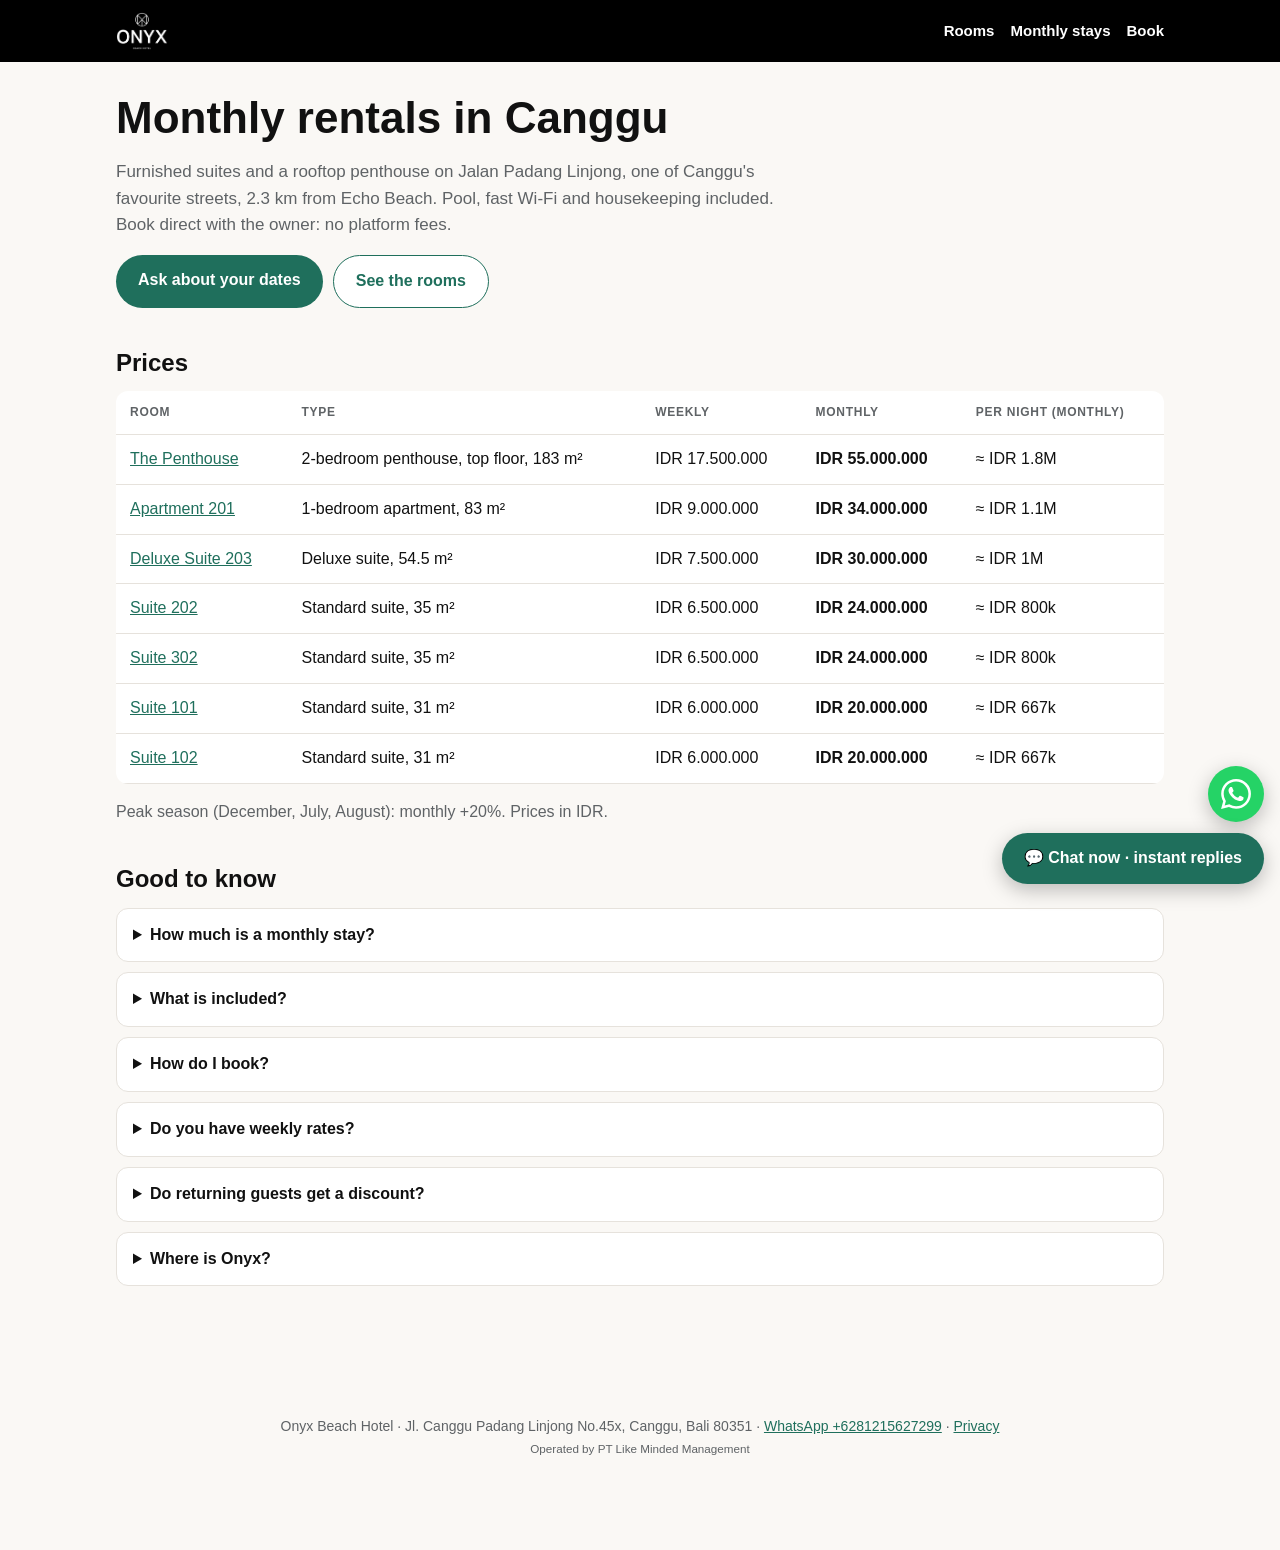
==== long-stays/index.html @ 3575f67a "Green WhatsApp button next to Book now; floating WhatsApp icon above Chat on every page Co-Authored-" ====
<!doctype html>
<html lang="en"><head>
<meta charset="utf-8"><meta name="viewport" content="width=device-width, initial-scale=1">
<title>Monthly Rentals in Canggu, Bali | Onyx Beach Hotel</title>
<meta name="description" content="Furnished suites and a rooftop penthouse for monthly and weekly rent in Padang Linjong, Canggu. Pool, Wi-Fi, housekeeping included. Monthly from IDR 20.000.000. Book direct.">
<meta property="og:title" content="Monthly Rentals in Canggu, Bali | Onyx Beach Hotel"><meta property="og:description" content="Furnished suites and a rooftop penthouse for monthly and weekly rent in Padang Linjong, Canggu. Pool, Wi-Fi, housekeeping included. Monthly from IDR 20.000.000. Book direct.">
<meta property="og:image" content="https://onyxbeachhotel.com/img/rooftop.jpg"><meta property="og:url" content="https://onyxbeachhotel.com/long-stays/"><meta property="og:type" content="website">
<link rel="canonical" href="https://onyxbeachhotel.com/long-stays/">
<link rel="icon" type="image/png" href="/img/favicon-64.png"><link rel="apple-touch-icon" href="/img/apple-touch-icon.png">
<meta name="theme-color" content="#000000">
<link rel="stylesheet" href="/css/site.css">
<script type="application/ld+json">[{"@context": "https://schema.org", "@type": "FAQPage", "mainEntity": [{"@type": "Question", "name": "How much is a monthly stay?", "acceptedAnswer": {"@type": "Answer", "text": "From IDR 20.000.000 a month for a standard suite, up to IDR 55.000.000 for the two-bedroom Penthouse with a private rooftop jacuzzi. In December, July and August monthly stays are +20%."}}, {"@type": "Question", "name": "What is included?", "acceptedAnswer": {"@type": "Answer", "text": "Furnished suite, Wi-Fi, pool access and housekeeping. Ask us about electricity for monthly stays."}}, {"@type": "Question", "name": "How do I book?", "acceptedAnswer": {"@type": "Answer", "text": "Message us on WhatsApp with your dates. We confirm availability and hold the room with a 30% deposit by bank transfer or card link."}}, {"@type": "Question", "name": "Do you have weekly rates?", "acceptedAnswer": {"@type": "Answer", "text": "Yes: about 10% less than booking 7 single nights. Prices for every room are in the table above."}}, {"@type": "Question", "name": "Do returning guests get a discount?", "acceptedAnswer": {"@type": "Answer", "text": "Yes, returning guests get 10% off when they book direct with us."}}, {"@type": "Question", "name": "Where is Onyx?", "acceptedAnswer": {"@type": "Answer", "text": "On Jalan Padang Linjong in Canggu, 2.3 km (about 6 minutes) from Echo Beach, Batu Bolong and Canggu Beach, with cafés, restaurants, yoga and spas on the street."}}]}]</script>
</head><body>
<header class="top"><div class="in"><a href="/"><img src="/img/onyx-logo-white.png" alt="Onyx Beach Hotel"></a>
<nav><a href="/#units">Rooms</a><a href="/long-stays/">Monthly stays</a><a href="/#book">Book</a></nav></div></header>
<main>
<h1>Monthly rentals in Canggu</h1>
<p class="lead">Furnished suites and a rooftop penthouse on Jalan Padang Linjong, one of Canggu's favourite streets, 2.3 km from Echo Beach. Pool, fast Wi-Fi and housekeeping included. Book direct with the owner: no platform fees.</p>
<div class="btns"><a class="btn" href="https://wa.me/6281215627299?text=Hi%20Onyx%2C%20I%27m%20looking%20for%20a%20monthly%20stay.%20My%20dates%20are%3A%20">Ask about your dates</a><a class="btn alt" href="/#units">See the rooms</a></div>
<h2>Prices</h2>
<div class="tw"><table><tr><th>Room</th><th>Type</th><th>Weekly</th><th>Monthly</th><th>Per night (monthly)</th></tr><tr><td><a href="/rooms/401/">The Penthouse</a></td><td>2-bedroom penthouse, top floor, 183 m²</td><td>IDR 17.500.000</td><td><b>IDR 55.000.000</b></td><td>≈ IDR 1.8M</td></tr><tr><td><a href="/rooms/201/">Apartment 201</a></td><td>1-bedroom apartment, 83 m²</td><td>IDR 9.000.000</td><td><b>IDR 34.000.000</b></td><td>≈ IDR 1.1M</td></tr><tr><td><a href="/rooms/203/">Deluxe Suite 203</a></td><td>Deluxe suite, 54.5 m²</td><td>IDR 7.500.000</td><td><b>IDR 30.000.000</b></td><td>≈ IDR 1M</td></tr><tr><td><a href="/rooms/202/">Suite 202</a></td><td>Standard suite, 35 m²</td><td>IDR 6.500.000</td><td><b>IDR 24.000.000</b></td><td>≈ IDR 800k</td></tr><tr><td><a href="/rooms/302/">Suite 302</a></td><td>Standard suite, 35 m²</td><td>IDR 6.500.000</td><td><b>IDR 24.000.000</b></td><td>≈ IDR 800k</td></tr><tr><td><a href="/rooms/101/">Suite 101</a></td><td>Standard suite, 31 m²</td><td>IDR 6.000.000</td><td><b>IDR 20.000.000</b></td><td>≈ IDR 667k</td></tr><tr><td><a href="/rooms/102/">Suite 102</a></td><td>Standard suite, 31 m²</td><td>IDR 6.000.000</td><td><b>IDR 20.000.000</b></td><td>≈ IDR 667k</td></tr></table></div>
<p class="meta">Peak season (December, July, August): monthly +20%. Prices in IDR.</p>
<h2>Good to know</h2>
<details><summary>How much is a monthly stay?</summary><p>From IDR 20.000.000 a month for a standard suite, up to IDR 55.000.000 for the two-bedroom Penthouse with a private rooftop jacuzzi. In December, July and August monthly stays are +20%.</p></details><details><summary>What is included?</summary><p>Furnished suite, Wi-Fi, pool access and housekeeping. Ask us about electricity for monthly stays.</p></details><details><summary>How do I book?</summary><p>Message us on WhatsApp with your dates. We confirm availability and hold the room with a 30% deposit by bank transfer or card link.</p></details><details><summary>Do you have weekly rates?</summary><p>Yes: about 10% less than booking 7 single nights. Prices for every room are in the table above.</p></details><details><summary>Do returning guests get a discount?</summary><p>Yes, returning guests get 10% off when they book direct with us.</p></details><details><summary>Where is Onyx?</summary><p>On Jalan Padang Linjong in Canggu, 2.3 km (about 6 minutes) from Echo Beach, Batu Bolong and Canggu Beach, with cafés, restaurants, yoga and spas on the street.</p></details>
</main><footer>Onyx Beach Hotel · Jl. Canggu Padang Linjong No.45x, Canggu, Bali 80351 · <a href="https://wa.me/6281215627299?text=Hi%20Onyx">WhatsApp +6281215627299</a> · <a href="/privacy/">Privacy</a><br><small>Operated by PT Like Minded Management</small></footer>
<a class="wafab" href="https://wa.me/6281215627299?text=Hi%20Onyx" aria-label="WhatsApp us"><svg viewBox="0 0 24 24" width="22" height="22" aria-hidden="true" fill="currentColor"><path d="M17.472 14.382c-.297-.149-1.758-.867-2.03-.967-.273-.099-.471-.148-.67.15-.197.297-.767.966-.94 1.164-.173.199-.347.223-.644.075-.297-.15-1.255-.463-2.39-1.475-.883-.788-1.48-1.761-1.653-2.059-.173-.297-.018-.458.13-.606.134-.133.298-.347.446-.52.149-.174.198-.298.298-.497.099-.198.05-.371-.025-.52-.075-.149-.669-1.612-.916-2.207-.242-.579-.487-.5-.669-.51-.173-.008-.371-.01-.57-.01-.198 0-.52.074-.792.372-.272.297-1.04 1.016-1.04 2.479 0 1.462 1.065 2.875 1.213 3.074.149.198 2.096 3.2 5.077 4.487.709.306 1.262.489 1.694.625.712.227 1.36.195 1.871.118.571-.085 1.758-.719 2.006-1.413.248-.694.248-1.289.173-1.413-.074-.124-.272-.198-.57-.347m-5.421 7.403h-.004a9.87 9.87 0 01-5.031-1.378l-.361-.214-3.741.982.998-3.648-.235-.374a9.86 9.86 0 01-1.51-5.26c.001-5.45 4.436-9.884 9.888-9.884 2.64 0 5.122 1.03 6.988 2.898a9.825 9.825 0 012.893 6.994c-.003 5.45-4.437 9.884-9.885 9.884m8.413-18.297A11.815 11.815 0 0012.05 0C5.495 0 .16 5.335.157 11.892c0 2.096.547 4.142 1.588 5.945L.057 24l6.305-1.654a11.882 11.882 0 005.683 1.448h.005c6.554 0 11.89-5.335 11.893-11.893a11.821 11.821 0 00-3.48-8.413z"/></svg></a>
<a class="btn float" href="https://onyx-whatsapp.onyxbeachhotel.workers.dev/book?chat=1" aria-label="Chat with us: instant replies, 24/7">💬 Chat<span class="fl-x"> now · instant replies</span></a>
</body></html>
---- css/site.css ----
:root{--ink:#111;--muted:#5f6366;--line:#e6e2dc;--bg:#faf8f5;--card:#fff;--accent:#1f6f5c;--accent-ink:#fff}
*{box-sizing:border-box}body{margin:0;font-family:-apple-system,BlinkMacSystemFont,"Segoe UI",Roboto,sans-serif;color:var(--ink);background:var(--bg);line-height:1.55}
a{color:var(--accent)}img{display:block;max-width:100%}
.top{background:#000;color:#fff}.top .in{max-width:1080px;margin:0 auto;padding:12px 16px;display:flex;align-items:center;gap:16px;flex-wrap:wrap}
.top img{height:38px;width:auto}.top nav{display:flex;gap:16px;flex-wrap:wrap;margin-left:auto}.top nav a{color:#fff;text-decoration:none;font-weight:600;font-size:15px}
main{max-width:1080px;margin:0 auto;padding:24px 16px 80px}
h1{font-size:clamp(28px,5vw,44px);line-height:1.1;margin:8px 0 6px;text-wrap:balance}
h2{font-size:24px;margin:36px 0 10px}
.lead{color:var(--muted);font-size:17px;max-width:680px}
.meta{color:var(--muted)}
.gal{display:grid;grid-template-columns:2fr 1fr 1fr;grid-auto-rows:200px;gap:8px;margin:18px 0}
.gal img{width:100%;height:100%;object-fit:cover;border-radius:12px}
.gal img:first-child{grid-row:span 2}
.prices{display:grid;grid-template-columns:repeat(3,minmax(0,1fr));gap:12px;margin:18px 0}
.prices div{background:var(--card);border:1px solid var(--line);border-radius:12px;padding:12px 14px}
.lbl{display:block;font-size:12px;text-transform:uppercase;letter-spacing:.08em;color:var(--muted)}
.amt{display:block;font-weight:700;font-size:clamp(16px,3.6vw,20px)}.sub{display:block;font-size:13px;color:var(--muted)}
.btns{display:flex;gap:10px;flex-wrap:wrap;margin:16px 0}
.btn{display:inline-block;background:var(--accent);color:var(--accent-ink);text-decoration:none;padding:13px 22px;border-radius:999px;font-weight:700}
.btn.alt{background:#fff;color:var(--accent);border:1px solid var(--accent)}
ul.feats{padding-left:20px}
table{border-collapse:collapse;width:100%;background:var(--card);border-radius:12px;overflow:hidden}
.tw{overflow-x:auto}th,td{padding:12px 14px;border-bottom:1px solid var(--line);text-align:left;white-space:nowrap;font-variant-numeric:tabular-nums}
th{font-size:12px;text-transform:uppercase;letter-spacing:.06em;color:var(--muted)}
details{background:var(--card);border:1px solid var(--line);border-radius:12px;padding:14px 16px;margin-bottom:10px}summary{font-weight:600;cursor:pointer}
.others{display:grid;grid-template-columns:repeat(auto-fill,minmax(200px,1fr));gap:12px}
.others a{display:block;background:var(--card);border:1px solid var(--line);border-radius:12px;overflow:hidden;text-decoration:none;color:var(--ink)}
.others img{width:100%;aspect-ratio:4/3;object-fit:cover}.others span{display:block;padding:10px 12px;font-weight:600}.others small{display:block;padding:0 12px 12px;color:var(--muted)}
footer{text-align:center;color:var(--muted);padding:40px 16px 90px;font-size:14px}
.wafab{position:fixed;right:16px;bottom:calc(78px + env(safe-area-inset-bottom));z-index:9;width:56px;height:56px;border-radius:50%;background:#25D366;color:#fff;display:flex;align-items:center;justify-content:center;box-shadow:0 6px 20px rgba(0,0,0,.25);transition:opacity .2s}.wafab svg{width:30px;height:30px}@media (max-width:640px){.wafab{width:52px;height:52px;bottom:calc(72px + env(safe-area-inset-bottom))}}
.float{position:fixed;right:16px;bottom:calc(16px + env(safe-area-inset-bottom));z-index:9;box-shadow:0 6px 20px rgba(0,0,0,.25)}@media (max-width:640px){.float{padding:10px 16px;font-size:15px}.float .fl-x{display:none}}
@media (max-width:760px){
.gal{display:grid;grid-template-columns:none;grid-auto-flow:column;grid-auto-columns:88%;grid-auto-rows:240px;overflow-x:auto;scroll-snap-type:x mandatory;margin:14px -16px;padding:0 16px;scroll-padding:0 16px;scrollbar-width:none}
.gal::-webkit-scrollbar{display:none}.gal img{scroll-snap-align:start}.gal img:first-child{grid-row:auto}
.prices{grid-template-columns:1fr;gap:6px}.prices div{display:grid;grid-template-columns:78px 1fr;column-gap:10px;align-items:baseline;padding:9px 12px}.prices .lbl{grid-row:span 2}.amt{font-size:16px}.sub{font-size:12px}
.btns{flex-wrap:nowrap}.btns .btn{flex:1;text-align:center;padding:12px 8px}
.others{grid-auto-flow:column;grid-template-columns:none;grid-auto-columns:46%;overflow-x:auto;scrollbar-width:none;margin:0 -16px;padding:0 16px}.others::-webkit-scrollbar{display:none}
ul.feats{columns:2;column-gap:18px;font-size:15px}}
.swipe{display:none;color:var(--muted);font-size:13px;margin:-6px 0 0}@media (max-width:760px){.swipe{display:block}}
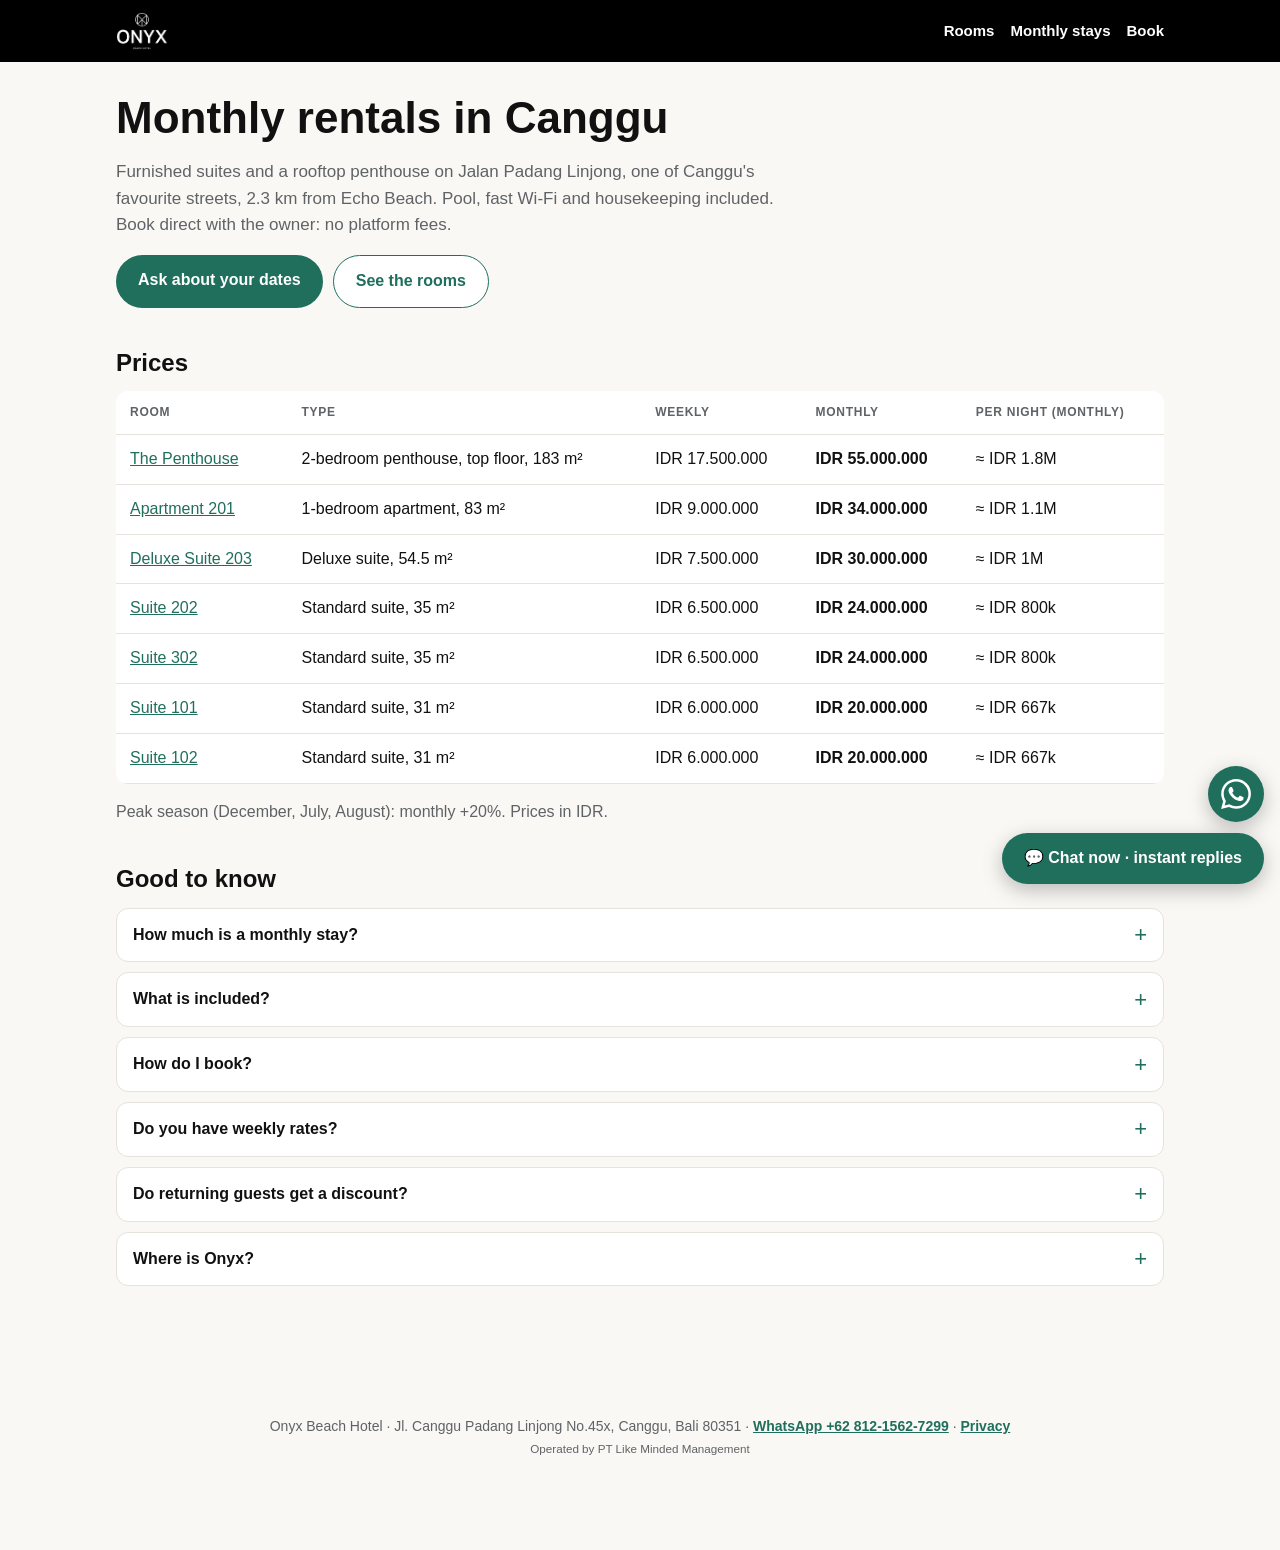
==== commit 9f9dba13: "Centered hero (logo, Canggu · Bali, headline, buttons); rooms in two columns on iPad/desktop; FAQ wi" ====
--- a/long-stays/index.html
+++ b/long-stays/index.html
@@ -22,7 +22,7 @@
 <p class="meta">Peak season (December, July, August): monthly +20%. Prices in IDR.</p>
 <h2>Good to know</h2>
 <details><summary>How much is a monthly stay?</summary><p>From IDR 20.000.000 a month for a standard suite, up to IDR 55.000.000 for the two-bedroom Penthouse with a private rooftop jacuzzi. In December, July and August monthly stays are +20%.</p></details><details><summary>What is included?</summary><p>Furnished suite, Wi-Fi, pool access and housekeeping. Ask us about electricity for monthly stays.</p></details><details><summary>How do I book?</summary><p>Message us on WhatsApp with your dates. We confirm availability and hold the room with a 30% deposit by bank transfer or card link.</p></details><details><summary>Do you have weekly rates?</summary><p>Yes: about 10% less than booking 7 single nights. Prices for every room are in the table above.</p></details><details><summary>Do returning guests get a discount?</summary><p>Yes, returning guests get 10% off when they book direct with us.</p></details><details><summary>Where is Onyx?</summary><p>On Jalan Padang Linjong in Canggu, 2.3 km (about 6 minutes) from Echo Beach, Batu Bolong and Canggu Beach, with cafés, restaurants, yoga and spas on the street.</p></details>
-</main><footer>Onyx Beach Hotel · Jl. Canggu Padang Linjong No.45x, Canggu, Bali 80351 · <a href="https://wa.me/6281215627299?text=Hi%20Onyx">WhatsApp +6281215627299</a> · <a href="/privacy/">Privacy</a><br><small>Operated by PT Like Minded Management</small></footer>
+</main><footer>Onyx Beach Hotel · Jl. Canggu Padang Linjong No.45x, Canggu, Bali 80351 · <a href="https://wa.me/6281215627299?text=Hi%20Onyx">WhatsApp +62 812-1562-7299</a> · <a href="/privacy/">Privacy</a><br><small>Operated by PT Like Minded Management</small></footer>
 <a class="wafab" href="https://wa.me/6281215627299?text=Hi%20Onyx" aria-label="WhatsApp us"><svg viewBox="0 0 24 24" width="22" height="22" aria-hidden="true" fill="currentColor"><path d="M17.472 14.382c-.297-.149-1.758-.867-2.03-.967-.273-.099-.471-.148-.67.15-.197.297-.767.966-.94 1.164-.173.199-.347.223-.644.075-.297-.15-1.255-.463-2.39-1.475-.883-.788-1.48-1.761-1.653-2.059-.173-.297-.018-.458.13-.606.134-.133.298-.347.446-.52.149-.174.198-.298.298-.497.099-.198.05-.371-.025-.52-.075-.149-.669-1.612-.916-2.207-.242-.579-.487-.5-.669-.51-.173-.008-.371-.01-.57-.01-.198 0-.52.074-.792.372-.272.297-1.04 1.016-1.04 2.479 0 1.462 1.065 2.875 1.213 3.074.149.198 2.096 3.2 5.077 4.487.709.306 1.262.489 1.694.625.712.227 1.36.195 1.871.118.571-.085 1.758-.719 2.006-1.413.248-.694.248-1.289.173-1.413-.074-.124-.272-.198-.57-.347m-5.421 7.403h-.004a9.87 9.87 0 01-5.031-1.378l-.361-.214-3.741.982.998-3.648-.235-.374a9.86 9.86 0 01-1.51-5.26c.001-5.45 4.436-9.884 9.888-9.884 2.64 0 5.122 1.03 6.988 2.898a9.825 9.825 0 012.893 6.994c-.003 5.45-4.437 9.884-9.885 9.884m8.413-18.297A11.815 11.815 0 0012.05 0C5.495 0 .16 5.335.157 11.892c0 2.096.547 4.142 1.588 5.945L.057 24l6.305-1.654a11.882 11.882 0 005.683 1.448h.005c6.554 0 11.89-5.335 11.893-11.893a11.821 11.821 0 00-3.48-8.413z"/></svg></a>
 <a class="btn float" href="https://onyx-whatsapp.onyxbeachhotel.workers.dev/book?chat=1" aria-label="Chat with us: instant replies, 24/7">💬 Chat<span class="fl-x"> now · instant replies</span></a>
 </body></html>
--- a/css/site.css
+++ b/css/site.css
@@ -23,12 +23,13 @@
 table{border-collapse:collapse;width:100%;background:var(--card);border-radius:12px;overflow:hidden}
 .tw{overflow-x:auto}th,td{padding:12px 14px;border-bottom:1px solid var(--line);text-align:left;white-space:nowrap;font-variant-numeric:tabular-nums}
 th{font-size:12px;text-transform:uppercase;letter-spacing:.06em;color:var(--muted)}
-details{background:var(--card);border:1px solid var(--line);border-radius:12px;padding:14px 16px;margin-bottom:10px}summary{font-weight:600;cursor:pointer}
+details{background:var(--card);border:1px solid var(--line);border-radius:12px;padding:14px 16px;margin-bottom:10px}summary{font-weight:600;cursor:pointer;list-style:none;display:flex;justify-content:space-between;align-items:center;gap:12px}summary::-webkit-details-marker{display:none}summary::after{content:"+";font-size:22px;font-weight:400;color:var(--accent);line-height:1}details[open] summary::after{content:"−"}
+footer a{color:var(--accent);font-weight:600}
 .others{display:grid;grid-template-columns:repeat(auto-fill,minmax(200px,1fr));gap:12px}
 .others a{display:block;background:var(--card);border:1px solid var(--line);border-radius:12px;overflow:hidden;text-decoration:none;color:var(--ink)}
 .others img{width:100%;aspect-ratio:4/3;object-fit:cover}.others span{display:block;padding:10px 12px;font-weight:600}.others small{display:block;padding:0 12px 12px;color:var(--muted)}
 footer{text-align:center;color:var(--muted);padding:40px 16px 90px;font-size:14px}
-.wafab{position:fixed;right:16px;bottom:calc(78px + env(safe-area-inset-bottom));z-index:9;width:56px;height:56px;border-radius:50%;background:#25D366;color:#fff;display:flex;align-items:center;justify-content:center;box-shadow:0 6px 20px rgba(0,0,0,.25);transition:opacity .2s}.wafab svg{width:30px;height:30px}@media (max-width:640px){.wafab{width:52px;height:52px;bottom:calc(72px + env(safe-area-inset-bottom))}}
+.wafab{position:fixed;right:16px;bottom:calc(78px + env(safe-area-inset-bottom));z-index:9;width:56px;height:56px;border-radius:50%;background:var(--accent);color:#fff;display:flex;align-items:center;justify-content:center;box-shadow:0 6px 20px rgba(0,0,0,.25);transition:opacity .2s}.wafab svg{width:30px;height:30px}@media (max-width:640px){.wafab{width:52px;height:52px;bottom:calc(72px + env(safe-area-inset-bottom))}}
 .float{position:fixed;right:16px;bottom:calc(16px + env(safe-area-inset-bottom));z-index:9;box-shadow:0 6px 20px rgba(0,0,0,.25)}@media (max-width:640px){.float{padding:10px 16px;font-size:15px}.float .fl-x{display:none}}
 @media (max-width:760px){
 .gal{display:grid;grid-template-columns:none;grid-auto-flow:column;grid-auto-columns:88%;grid-auto-rows:240px;overflow-x:auto;scroll-snap-type:x mandatory;margin:14px -16px;padding:0 16px;scroll-padding:0 16px;scrollbar-width:none}
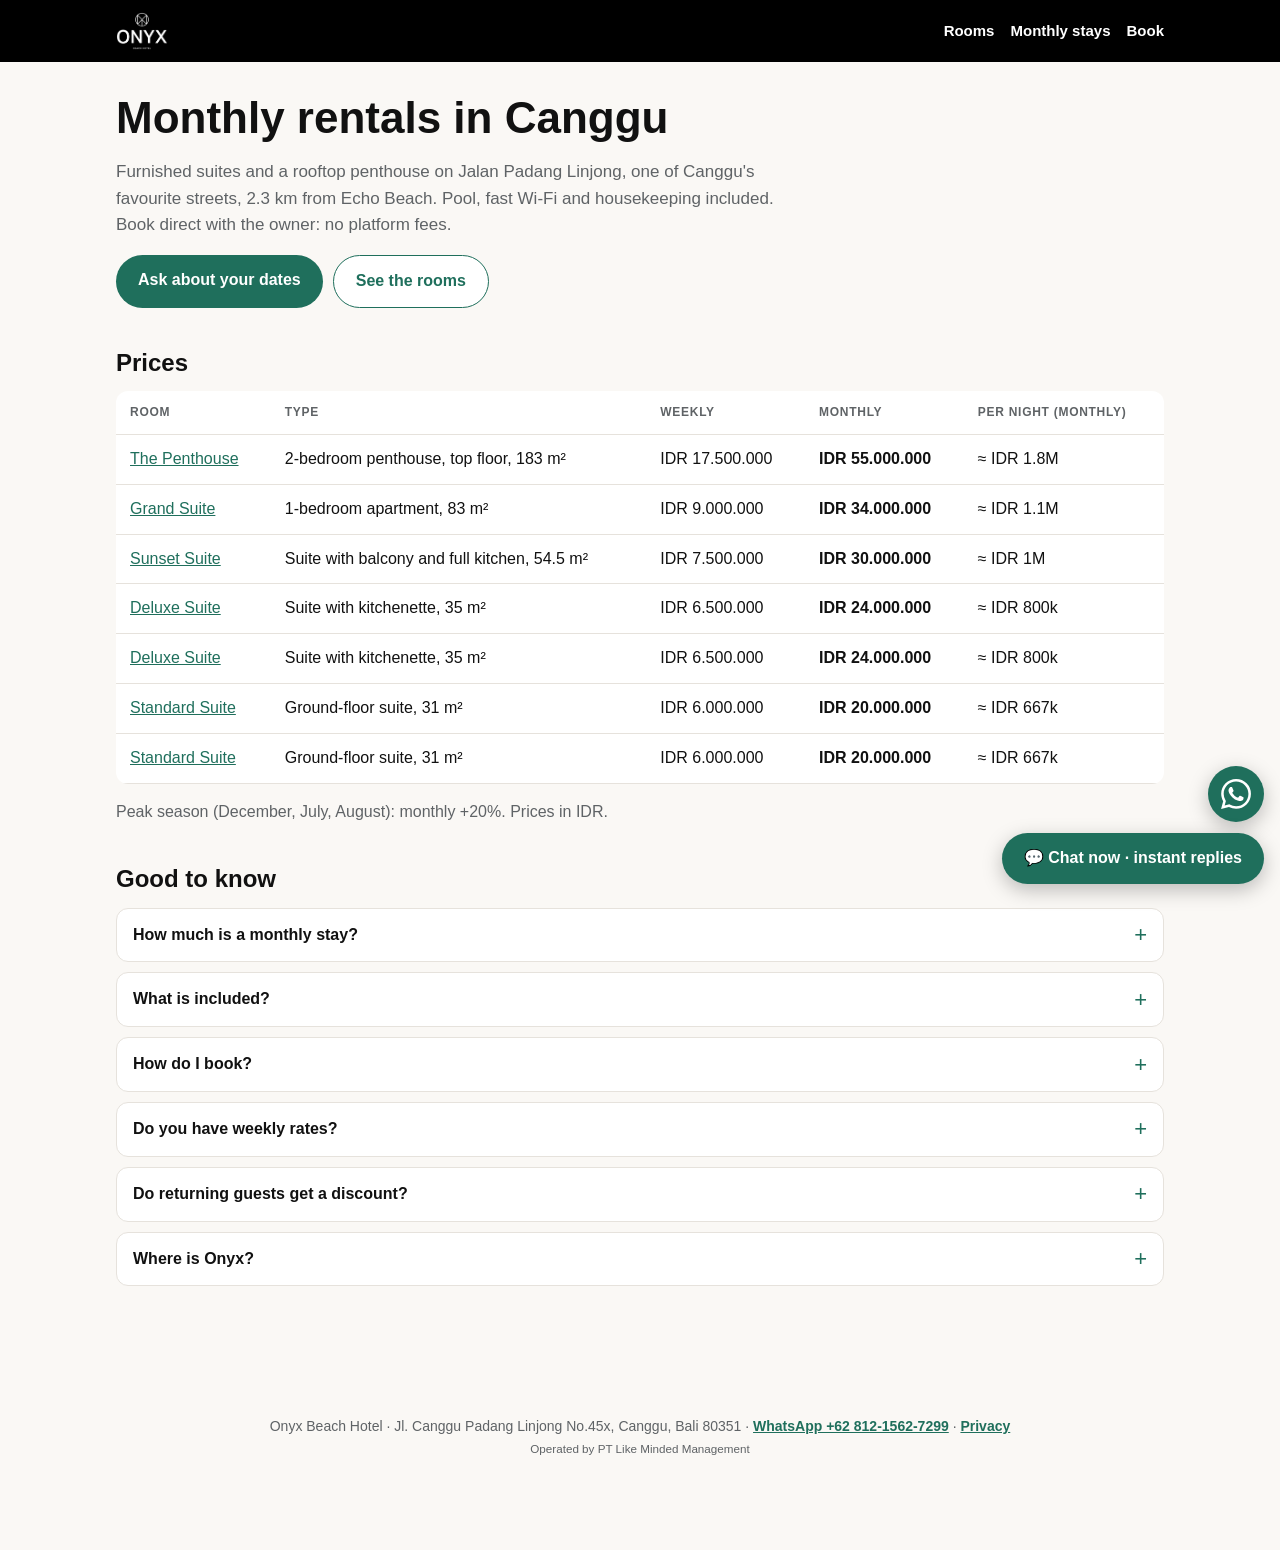
==== commit 694e2686: "Room names (Standard, Deluxe, Sunset, Grand Suite, The Penthouse), no unit numbers; new cover photos" ====
--- a/long-stays/index.html
+++ b/long-stays/index.html
@@ -18,7 +18,7 @@
 <p class="lead">Furnished suites and a rooftop penthouse on Jalan Padang Linjong, one of Canggu's favourite streets, 2.3 km from Echo Beach. Pool, fast Wi-Fi and housekeeping included. Book direct with the owner: no platform fees.</p>
 <div class="btns"><a class="btn" href="https://wa.me/6281215627299?text=Hi%20Onyx%2C%20I%27m%20looking%20for%20a%20monthly%20stay.%20My%20dates%20are%3A%20">Ask about your dates</a><a class="btn alt" href="/#units">See the rooms</a></div>
 <h2>Prices</h2>
-<div class="tw"><table><tr><th>Room</th><th>Type</th><th>Weekly</th><th>Monthly</th><th>Per night (monthly)</th></tr><tr><td><a href="/rooms/401/">The Penthouse</a></td><td>2-bedroom penthouse, top floor, 183 m²</td><td>IDR 17.500.000</td><td><b>IDR 55.000.000</b></td><td>≈ IDR 1.8M</td></tr><tr><td><a href="/rooms/201/">Apartment 201</a></td><td>1-bedroom apartment, 83 m²</td><td>IDR 9.000.000</td><td><b>IDR 34.000.000</b></td><td>≈ IDR 1.1M</td></tr><tr><td><a href="/rooms/203/">Deluxe Suite 203</a></td><td>Deluxe suite, 54.5 m²</td><td>IDR 7.500.000</td><td><b>IDR 30.000.000</b></td><td>≈ IDR 1M</td></tr><tr><td><a href="/rooms/202/">Suite 202</a></td><td>Standard suite, 35 m²</td><td>IDR 6.500.000</td><td><b>IDR 24.000.000</b></td><td>≈ IDR 800k</td></tr><tr><td><a href="/rooms/302/">Suite 302</a></td><td>Standard suite, 35 m²</td><td>IDR 6.500.000</td><td><b>IDR 24.000.000</b></td><td>≈ IDR 800k</td></tr><tr><td><a href="/rooms/101/">Suite 101</a></td><td>Standard suite, 31 m²</td><td>IDR 6.000.000</td><td><b>IDR 20.000.000</b></td><td>≈ IDR 667k</td></tr><tr><td><a href="/rooms/102/">Suite 102</a></td><td>Standard suite, 31 m²</td><td>IDR 6.000.000</td><td><b>IDR 20.000.000</b></td><td>≈ IDR 667k</td></tr></table></div>
+<div class="tw"><table><tr><th>Room</th><th>Type</th><th>Weekly</th><th>Monthly</th><th>Per night (monthly)</th></tr><tr><td><a href="/rooms/401/">The Penthouse</a></td><td>2-bedroom penthouse, top floor, 183 m²</td><td>IDR 17.500.000</td><td><b>IDR 55.000.000</b></td><td>≈ IDR 1.8M</td></tr><tr><td><a href="/rooms/201/">Grand Suite</a></td><td>1-bedroom apartment, 83 m²</td><td>IDR 9.000.000</td><td><b>IDR 34.000.000</b></td><td>≈ IDR 1.1M</td></tr><tr><td><a href="/rooms/203/">Sunset Suite</a></td><td>Suite with balcony and full kitchen, 54.5 m²</td><td>IDR 7.500.000</td><td><b>IDR 30.000.000</b></td><td>≈ IDR 1M</td></tr><tr><td><a href="/rooms/202/">Deluxe Suite</a></td><td>Suite with kitchenette, 35 m²</td><td>IDR 6.500.000</td><td><b>IDR 24.000.000</b></td><td>≈ IDR 800k</td></tr><tr><td><a href="/rooms/302/">Deluxe Suite</a></td><td>Suite with kitchenette, 35 m²</td><td>IDR 6.500.000</td><td><b>IDR 24.000.000</b></td><td>≈ IDR 800k</td></tr><tr><td><a href="/rooms/101/">Standard Suite</a></td><td>Ground-floor suite, 31 m²</td><td>IDR 6.000.000</td><td><b>IDR 20.000.000</b></td><td>≈ IDR 667k</td></tr><tr><td><a href="/rooms/102/">Standard Suite</a></td><td>Ground-floor suite, 31 m²</td><td>IDR 6.000.000</td><td><b>IDR 20.000.000</b></td><td>≈ IDR 667k</td></tr></table></div>
 <p class="meta">Peak season (December, July, August): monthly +20%. Prices in IDR.</p>
 <h2>Good to know</h2>
 <details><summary>How much is a monthly stay?</summary><p>From IDR 20.000.000 a month for a standard suite, up to IDR 55.000.000 for the two-bedroom Penthouse with a private rooftop jacuzzi. In December, July and August monthly stays are +20%.</p></details><details><summary>What is included?</summary><p>Furnished suite, Wi-Fi, pool access and housekeeping. Ask us about electricity for monthly stays.</p></details><details><summary>How do I book?</summary><p>Message us on WhatsApp with your dates. We confirm availability and hold the room with a 30% deposit by bank transfer or card link.</p></details><details><summary>Do you have weekly rates?</summary><p>Yes: about 10% less than booking 7 single nights. Prices for every room are in the table above.</p></details><details><summary>Do returning guests get a discount?</summary><p>Yes, returning guests get 10% off when they book direct with us.</p></details><details><summary>Where is Onyx?</summary><p>On Jalan Padang Linjong in Canggu, 2.3 km (about 6 minutes) from Echo Beach, Batu Bolong and Canggu Beach, with cafés, restaurants, yoga and spas on the street.</p></details>
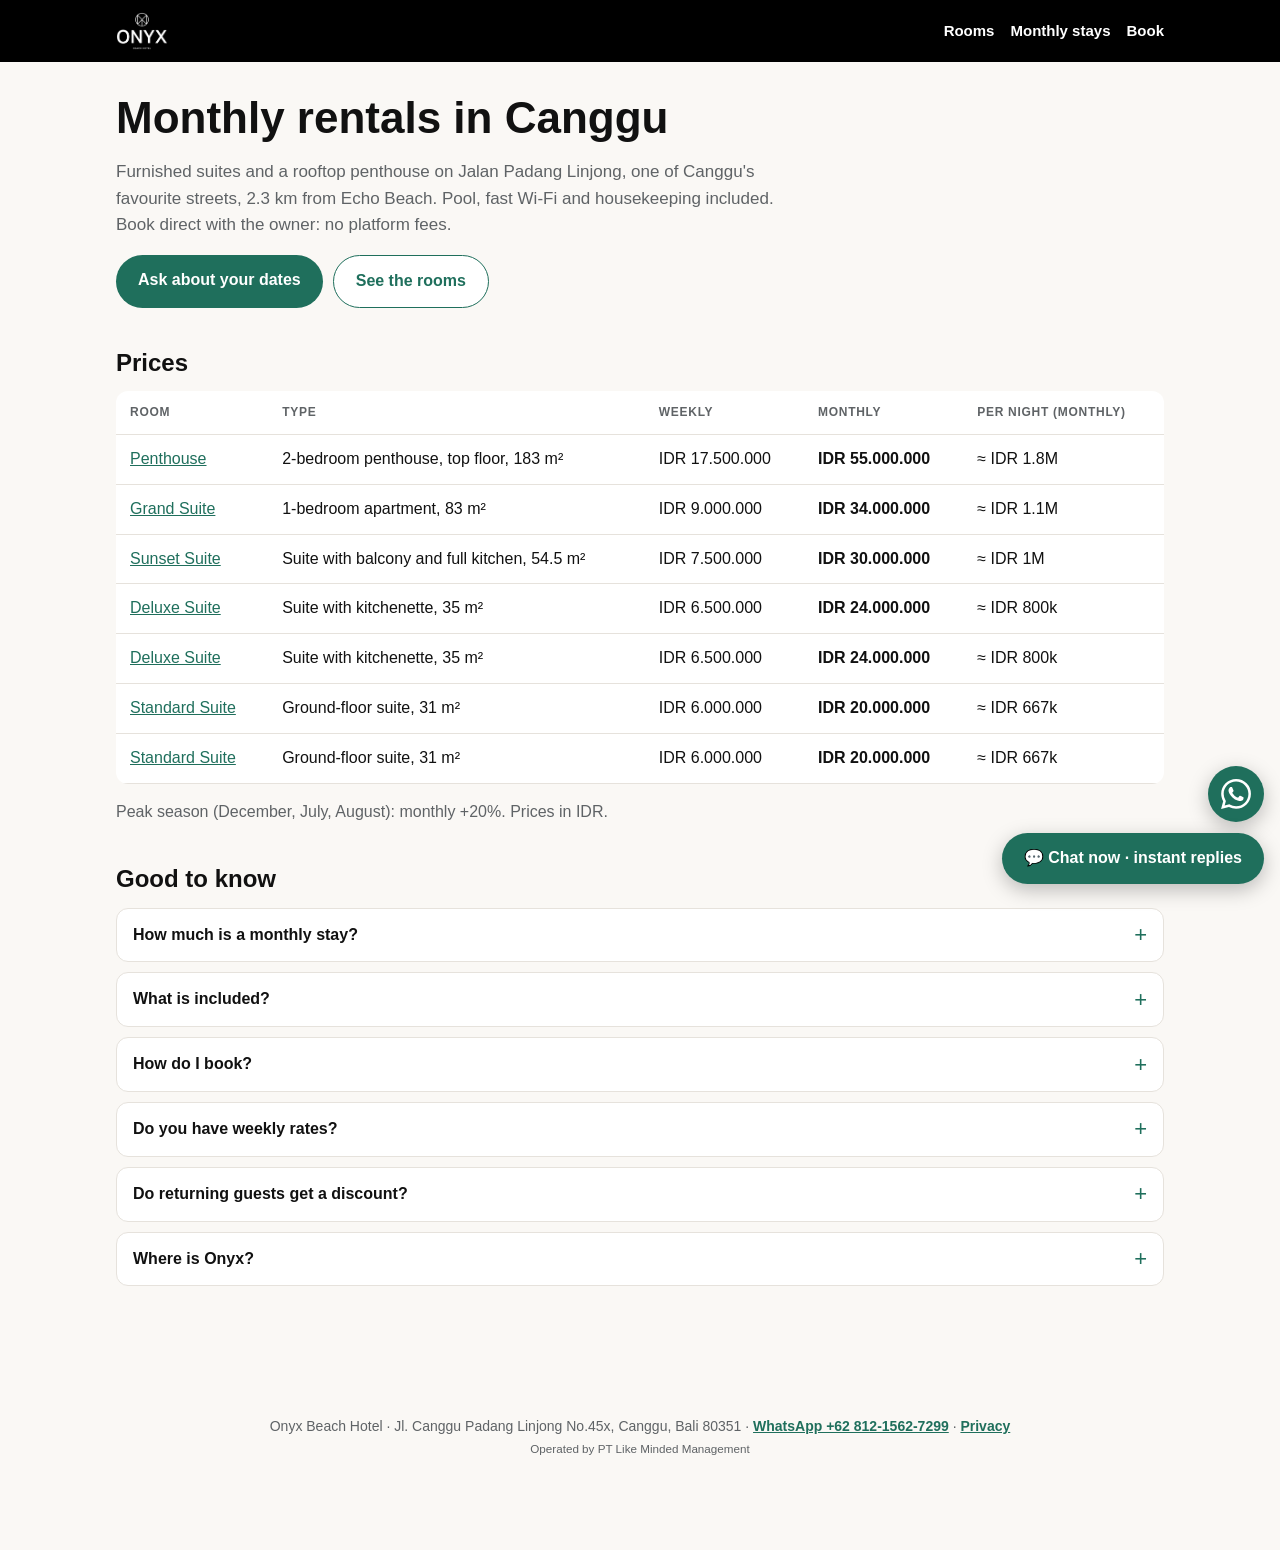
==== commit e7cbac2f: "Fixed cover photo per room, all different; Penthouse name Co-Authored-By: Claude Opus 5.5 <noreply@a" ====
--- a/long-stays/index.html
+++ b/long-stays/index.html
@@ -18,7 +18,7 @@
 <p class="lead">Furnished suites and a rooftop penthouse on Jalan Padang Linjong, one of Canggu's favourite streets, 2.3 km from Echo Beach. Pool, fast Wi-Fi and housekeeping included. Book direct with the owner: no platform fees.</p>
 <div class="btns"><a class="btn" href="https://wa.me/6281215627299?text=Hi%20Onyx%2C%20I%27m%20looking%20for%20a%20monthly%20stay.%20My%20dates%20are%3A%20">Ask about your dates</a><a class="btn alt" href="/#units">See the rooms</a></div>
 <h2>Prices</h2>
-<div class="tw"><table><tr><th>Room</th><th>Type</th><th>Weekly</th><th>Monthly</th><th>Per night (monthly)</th></tr><tr><td><a href="/rooms/401/">The Penthouse</a></td><td>2-bedroom penthouse, top floor, 183 m²</td><td>IDR 17.500.000</td><td><b>IDR 55.000.000</b></td><td>≈ IDR 1.8M</td></tr><tr><td><a href="/rooms/201/">Grand Suite</a></td><td>1-bedroom apartment, 83 m²</td><td>IDR 9.000.000</td><td><b>IDR 34.000.000</b></td><td>≈ IDR 1.1M</td></tr><tr><td><a href="/rooms/203/">Sunset Suite</a></td><td>Suite with balcony and full kitchen, 54.5 m²</td><td>IDR 7.500.000</td><td><b>IDR 30.000.000</b></td><td>≈ IDR 1M</td></tr><tr><td><a href="/rooms/202/">Deluxe Suite</a></td><td>Suite with kitchenette, 35 m²</td><td>IDR 6.500.000</td><td><b>IDR 24.000.000</b></td><td>≈ IDR 800k</td></tr><tr><td><a href="/rooms/302/">Deluxe Suite</a></td><td>Suite with kitchenette, 35 m²</td><td>IDR 6.500.000</td><td><b>IDR 24.000.000</b></td><td>≈ IDR 800k</td></tr><tr><td><a href="/rooms/101/">Standard Suite</a></td><td>Ground-floor suite, 31 m²</td><td>IDR 6.000.000</td><td><b>IDR 20.000.000</b></td><td>≈ IDR 667k</td></tr><tr><td><a href="/rooms/102/">Standard Suite</a></td><td>Ground-floor suite, 31 m²</td><td>IDR 6.000.000</td><td><b>IDR 20.000.000</b></td><td>≈ IDR 667k</td></tr></table></div>
+<div class="tw"><table><tr><th>Room</th><th>Type</th><th>Weekly</th><th>Monthly</th><th>Per night (monthly)</th></tr><tr><td><a href="/rooms/401/">Penthouse</a></td><td>2-bedroom penthouse, top floor, 183 m²</td><td>IDR 17.500.000</td><td><b>IDR 55.000.000</b></td><td>≈ IDR 1.8M</td></tr><tr><td><a href="/rooms/201/">Grand Suite</a></td><td>1-bedroom apartment, 83 m²</td><td>IDR 9.000.000</td><td><b>IDR 34.000.000</b></td><td>≈ IDR 1.1M</td></tr><tr><td><a href="/rooms/203/">Sunset Suite</a></td><td>Suite with balcony and full kitchen, 54.5 m²</td><td>IDR 7.500.000</td><td><b>IDR 30.000.000</b></td><td>≈ IDR 1M</td></tr><tr><td><a href="/rooms/202/">Deluxe Suite</a></td><td>Suite with kitchenette, 35 m²</td><td>IDR 6.500.000</td><td><b>IDR 24.000.000</b></td><td>≈ IDR 800k</td></tr><tr><td><a href="/rooms/302/">Deluxe Suite</a></td><td>Suite with kitchenette, 35 m²</td><td>IDR 6.500.000</td><td><b>IDR 24.000.000</b></td><td>≈ IDR 800k</td></tr><tr><td><a href="/rooms/101/">Standard Suite</a></td><td>Ground-floor suite, 31 m²</td><td>IDR 6.000.000</td><td><b>IDR 20.000.000</b></td><td>≈ IDR 667k</td></tr><tr><td><a href="/rooms/102/">Standard Suite</a></td><td>Ground-floor suite, 31 m²</td><td>IDR 6.000.000</td><td><b>IDR 20.000.000</b></td><td>≈ IDR 667k</td></tr></table></div>
 <p class="meta">Peak season (December, July, August): monthly +20%. Prices in IDR.</p>
 <h2>Good to know</h2>
 <details><summary>How much is a monthly stay?</summary><p>From IDR 20.000.000 a month for a standard suite, up to IDR 55.000.000 for the two-bedroom Penthouse with a private rooftop jacuzzi. In December, July and August monthly stays are +20%.</p></details><details><summary>What is included?</summary><p>Furnished suite, Wi-Fi, pool access and housekeeping. Ask us about electricity for monthly stays.</p></details><details><summary>How do I book?</summary><p>Message us on WhatsApp with your dates. We confirm availability and hold the room with a 30% deposit by bank transfer or card link.</p></details><details><summary>Do you have weekly rates?</summary><p>Yes: about 10% less than booking 7 single nights. Prices for every room are in the table above.</p></details><details><summary>Do returning guests get a discount?</summary><p>Yes, returning guests get 10% off when they book direct with us.</p></details><details><summary>Where is Onyx?</summary><p>On Jalan Padang Linjong in Canggu, 2.3 km (about 6 minutes) from Echo Beach, Batu Bolong and Canggu Beach, with cafés, restaurants, yoga and spas on the street.</p></details>
--- a/css/site.css
+++ b/css/site.css
@@ -12,6 +12,12 @@
 .gal{display:grid;grid-template-columns:2fr 1fr 1fr;grid-auto-rows:200px;gap:8px;margin:18px 0}
 .gal img{width:100%;height:100%;object-fit:cover;border-radius:12px}
 .gal img:first-child{grid-row:span 2}
+.gal img{cursor:zoom-in}
+.lb{position:fixed;inset:0;z-index:1000;background:#000;display:flex;align-items:center;justify-content:center}
+.lb img{max-width:100vw;max-height:88vh;object-fit:contain;user-select:none}
+.lb button{position:absolute;border:0;background:rgba(255,255,255,.14);color:#fff;font-size:30px;width:52px;height:52px;border-radius:50%;cursor:pointer;line-height:52px;padding:0}
+.lb .x{top:14px;right:14px;font-size:26px}.lb .p{left:12px;top:50%;transform:translateY(-50%)}.lb .n{right:12px;top:50%;transform:translateY(-50%)}
+.lb .c{position:absolute;bottom:16px;left:0;right:0;text-align:center;color:#ddd;font-size:14px}
 .prices{display:grid;grid-template-columns:repeat(3,minmax(0,1fr));gap:12px;margin:18px 0}
 .prices div{background:var(--card);border:1px solid var(--line);border-radius:12px;padding:12px 14px}
 .lbl{display:block;font-size:12px;text-transform:uppercase;letter-spacing:.08em;color:var(--muted)}
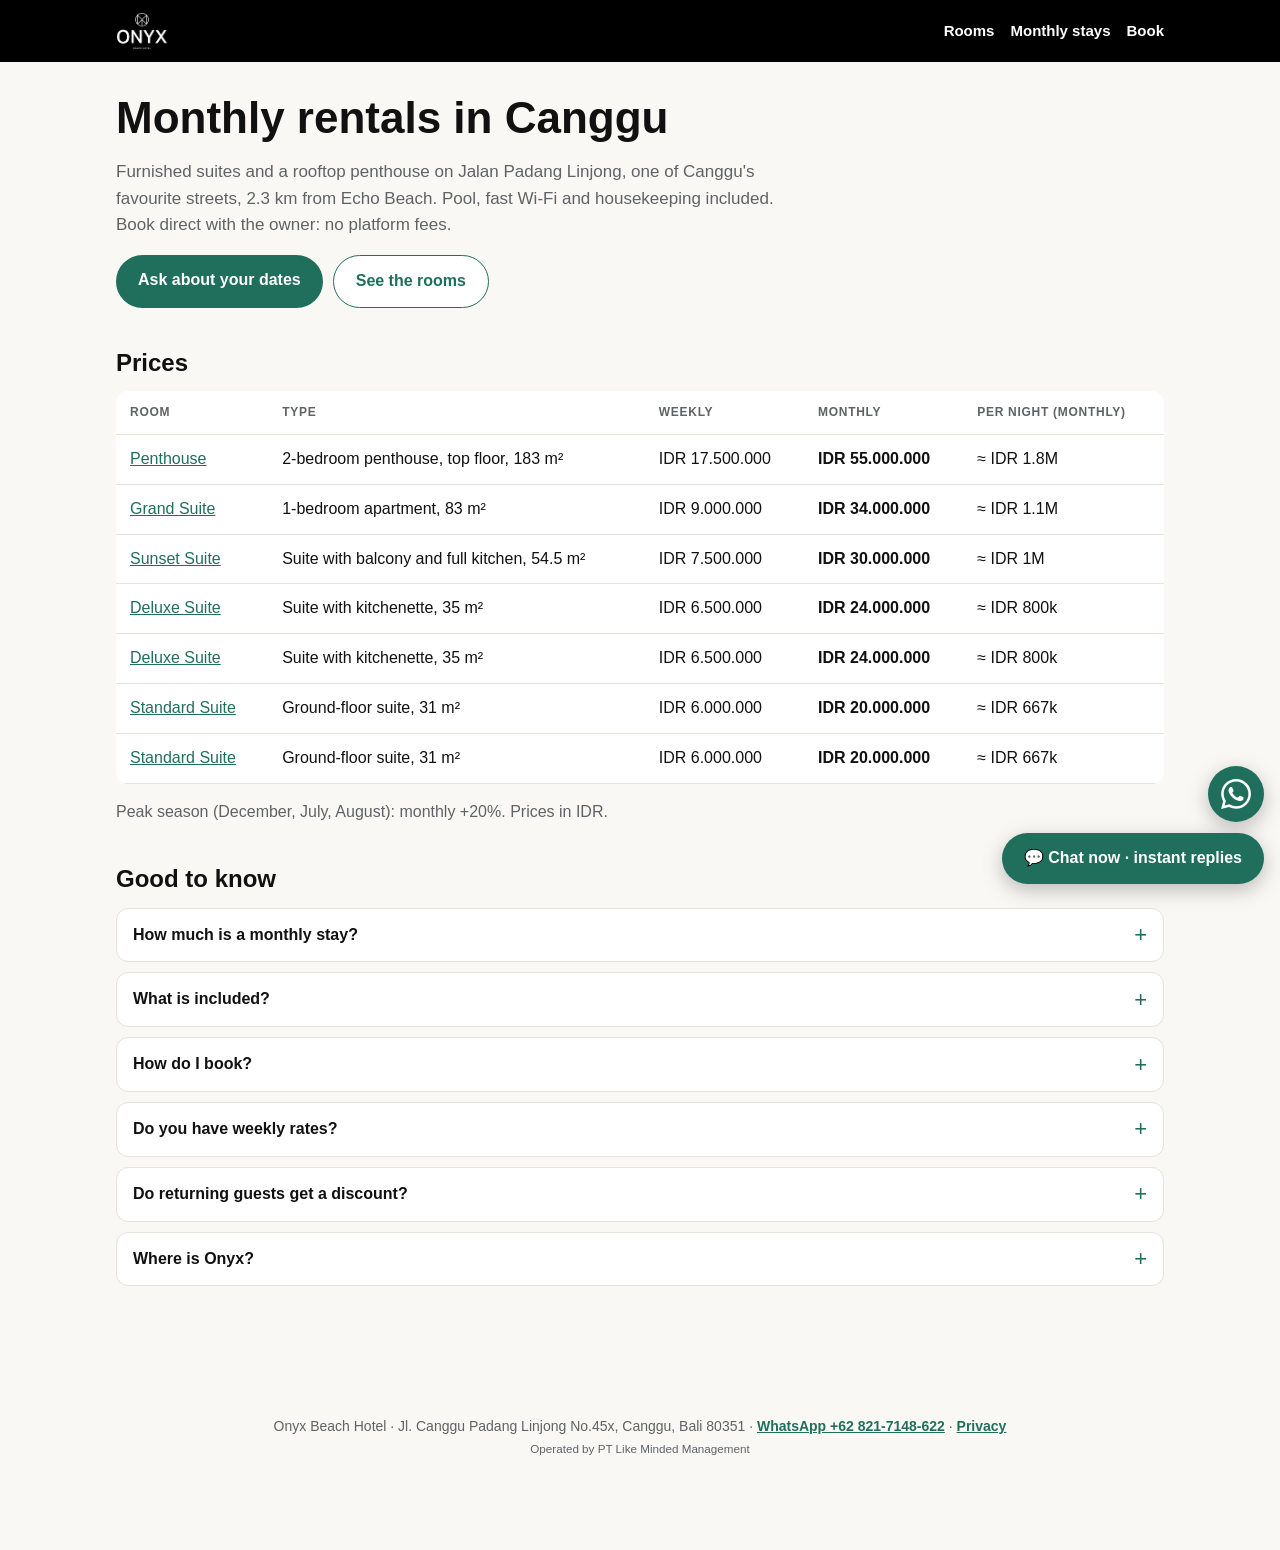
==== commit 9cdae263: "WhatsApp button and links now go to the Onyx assistant number +62 821-7148-622 (replies 24/7)" ====
--- a/long-stays/index.html
+++ b/long-stays/index.html
@@ -16,13 +16,13 @@
 <main>
 <h1>Monthly rentals in Canggu</h1>
 <p class="lead">Furnished suites and a rooftop penthouse on Jalan Padang Linjong, one of Canggu's favourite streets, 2.3 km from Echo Beach. Pool, fast Wi-Fi and housekeeping included. Book direct with the owner: no platform fees.</p>
-<div class="btns"><a class="btn" href="https://wa.me/6281215627299?text=Hi%20Onyx%2C%20I%27m%20looking%20for%20a%20monthly%20stay.%20My%20dates%20are%3A%20">Ask about your dates</a><a class="btn alt" href="/#units">See the rooms</a></div>
+<div class="btns"><a class="btn" href="https://wa.me/628217148622?text=Hi%20Onyx%2C%20I%27m%20looking%20for%20a%20monthly%20stay.%20My%20dates%20are%3A%20">Ask about your dates</a><a class="btn alt" href="/#units">See the rooms</a></div>
 <h2>Prices</h2>
 <div class="tw"><table><tr><th>Room</th><th>Type</th><th>Weekly</th><th>Monthly</th><th>Per night (monthly)</th></tr><tr><td><a href="/rooms/401/">Penthouse</a></td><td>2-bedroom penthouse, top floor, 183 m²</td><td>IDR 17.500.000</td><td><b>IDR 55.000.000</b></td><td>≈ IDR 1.8M</td></tr><tr><td><a href="/rooms/201/">Grand Suite</a></td><td>1-bedroom apartment, 83 m²</td><td>IDR 9.000.000</td><td><b>IDR 34.000.000</b></td><td>≈ IDR 1.1M</td></tr><tr><td><a href="/rooms/203/">Sunset Suite</a></td><td>Suite with balcony and full kitchen, 54.5 m²</td><td>IDR 7.500.000</td><td><b>IDR 30.000.000</b></td><td>≈ IDR 1M</td></tr><tr><td><a href="/rooms/202/">Deluxe Suite</a></td><td>Suite with kitchenette, 35 m²</td><td>IDR 6.500.000</td><td><b>IDR 24.000.000</b></td><td>≈ IDR 800k</td></tr><tr><td><a href="/rooms/302/">Deluxe Suite</a></td><td>Suite with kitchenette, 35 m²</td><td>IDR 6.500.000</td><td><b>IDR 24.000.000</b></td><td>≈ IDR 800k</td></tr><tr><td><a href="/rooms/101/">Standard Suite</a></td><td>Ground-floor suite, 31 m²</td><td>IDR 6.000.000</td><td><b>IDR 20.000.000</b></td><td>≈ IDR 667k</td></tr><tr><td><a href="/rooms/102/">Standard Suite</a></td><td>Ground-floor suite, 31 m²</td><td>IDR 6.000.000</td><td><b>IDR 20.000.000</b></td><td>≈ IDR 667k</td></tr></table></div>
 <p class="meta">Peak season (December, July, August): monthly +20%. Prices in IDR.</p>
 <h2>Good to know</h2>
 <details><summary>How much is a monthly stay?</summary><p>From IDR 20.000.000 a month for a standard suite, up to IDR 55.000.000 for the two-bedroom Penthouse with a private rooftop jacuzzi. In December, July and August monthly stays are +20%.</p></details><details><summary>What is included?</summary><p>Furnished suite, Wi-Fi, pool access and housekeeping. Ask us about electricity for monthly stays.</p></details><details><summary>How do I book?</summary><p>Message us on WhatsApp with your dates. We confirm availability and hold the room with a 30% deposit by bank transfer or card link.</p></details><details><summary>Do you have weekly rates?</summary><p>Yes: about 10% less than booking 7 single nights. Prices for every room are in the table above.</p></details><details><summary>Do returning guests get a discount?</summary><p>Yes, returning guests get 10% off when they book direct with us.</p></details><details><summary>Where is Onyx?</summary><p>On Jalan Padang Linjong in Canggu, 2.3 km (about 6 minutes) from Echo Beach, Batu Bolong and Canggu Beach, with cafés, restaurants, yoga and spas on the street.</p></details>
-</main><footer>Onyx Beach Hotel · Jl. Canggu Padang Linjong No.45x, Canggu, Bali 80351 · <a href="https://wa.me/6281215627299?text=Hi%20Onyx">WhatsApp +62 812-1562-7299</a> · <a href="/privacy/">Privacy</a><br><small>Operated by PT Like Minded Management</small></footer>
-<a class="wafab" href="https://wa.me/6281215627299?text=Hi%20Onyx" aria-label="WhatsApp us"><svg viewBox="0 0 24 24" width="22" height="22" aria-hidden="true" fill="currentColor"><path d="M17.472 14.382c-.297-.149-1.758-.867-2.03-.967-.273-.099-.471-.148-.67.15-.197.297-.767.966-.94 1.164-.173.199-.347.223-.644.075-.297-.15-1.255-.463-2.39-1.475-.883-.788-1.48-1.761-1.653-2.059-.173-.297-.018-.458.13-.606.134-.133.298-.347.446-.52.149-.174.198-.298.298-.497.099-.198.05-.371-.025-.52-.075-.149-.669-1.612-.916-2.207-.242-.579-.487-.5-.669-.51-.173-.008-.371-.01-.57-.01-.198 0-.52.074-.792.372-.272.297-1.04 1.016-1.04 2.479 0 1.462 1.065 2.875 1.213 3.074.149.198 2.096 3.2 5.077 4.487.709.306 1.262.489 1.694.625.712.227 1.36.195 1.871.118.571-.085 1.758-.719 2.006-1.413.248-.694.248-1.289.173-1.413-.074-.124-.272-.198-.57-.347m-5.421 7.403h-.004a9.87 9.87 0 01-5.031-1.378l-.361-.214-3.741.982.998-3.648-.235-.374a9.86 9.86 0 01-1.51-5.26c.001-5.45 4.436-9.884 9.888-9.884 2.64 0 5.122 1.03 6.988 2.898a9.825 9.825 0 012.893 6.994c-.003 5.45-4.437 9.884-9.885 9.884m8.413-18.297A11.815 11.815 0 0012.05 0C5.495 0 .16 5.335.157 11.892c0 2.096.547 4.142 1.588 5.945L.057 24l6.305-1.654a11.882 11.882 0 005.683 1.448h.005c6.554 0 11.89-5.335 11.893-11.893a11.821 11.821 0 00-3.48-8.413z"/></svg></a>
+</main><footer>Onyx Beach Hotel · Jl. Canggu Padang Linjong No.45x, Canggu, Bali 80351 · <a href="https://wa.me/628217148622?text=Hi%20Onyx">WhatsApp +62 821-7148-622</a> · <a href="/privacy/">Privacy</a><br><small>Operated by PT Like Minded Management</small></footer>
+<a class="wafab" href="https://wa.me/628217148622?text=Hi%20Onyx" aria-label="WhatsApp us"><svg viewBox="0 0 24 24" width="22" height="22" aria-hidden="true" fill="currentColor"><path d="M17.472 14.382c-.297-.149-1.758-.867-2.03-.967-.273-.099-.471-.148-.67.15-.197.297-.767.966-.94 1.164-.173.199-.347.223-.644.075-.297-.15-1.255-.463-2.39-1.475-.883-.788-1.48-1.761-1.653-2.059-.173-.297-.018-.458.13-.606.134-.133.298-.347.446-.52.149-.174.198-.298.298-.497.099-.198.05-.371-.025-.52-.075-.149-.669-1.612-.916-2.207-.242-.579-.487-.5-.669-.51-.173-.008-.371-.01-.57-.01-.198 0-.52.074-.792.372-.272.297-1.04 1.016-1.04 2.479 0 1.462 1.065 2.875 1.213 3.074.149.198 2.096 3.2 5.077 4.487.709.306 1.262.489 1.694.625.712.227 1.36.195 1.871.118.571-.085 1.758-.719 2.006-1.413.248-.694.248-1.289.173-1.413-.074-.124-.272-.198-.57-.347m-5.421 7.403h-.004a9.87 9.87 0 01-5.031-1.378l-.361-.214-3.741.982.998-3.648-.235-.374a9.86 9.86 0 01-1.51-5.26c.001-5.45 4.436-9.884 9.888-9.884 2.64 0 5.122 1.03 6.988 2.898a9.825 9.825 0 012.893 6.994c-.003 5.45-4.437 9.884-9.885 9.884m8.413-18.297A11.815 11.815 0 0012.05 0C5.495 0 .16 5.335.157 11.892c0 2.096.547 4.142 1.588 5.945L.057 24l6.305-1.654a11.882 11.882 0 005.683 1.448h.005c6.554 0 11.89-5.335 11.893-11.893a11.821 11.821 0 00-3.48-8.413z"/></svg></a>
 <a class="btn float" href="https://onyx-whatsapp.onyxbeachhotel.workers.dev/book?chat=1" aria-label="Chat with us: instant replies, 24/7">💬 Chat<span class="fl-x"> now · instant replies</span></a>
 </body></html>
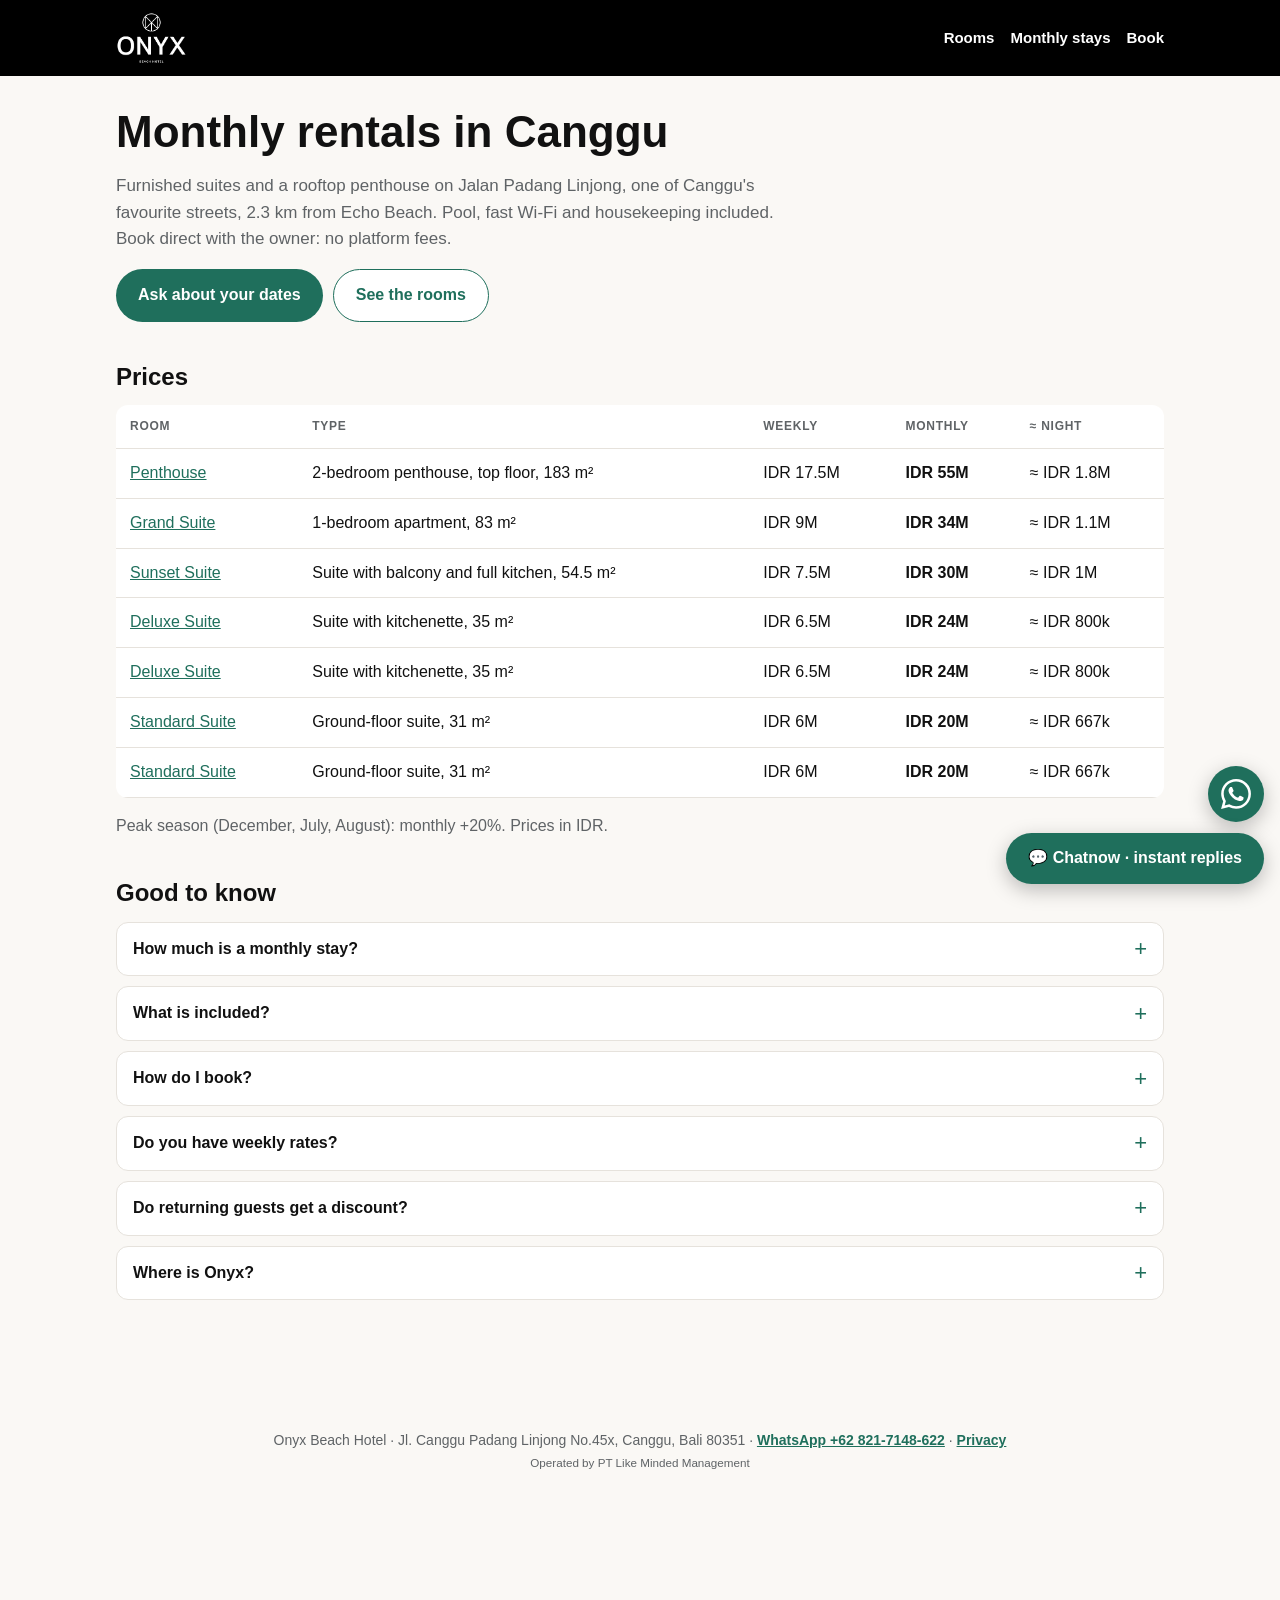
==== commit 2d489b58: "Polish: price table fits phones, prices from config, long-stays link on homepage, breadcrumbs, alt t" ====
--- a/long-stays/index.html
+++ b/long-stays/index.html
@@ -9,7 +9,7 @@
 <link rel="icon" type="image/png" href="/img/favicon-64.png"><link rel="apple-touch-icon" href="/img/apple-touch-icon.png">
 <meta name="theme-color" content="#000000">
 <link rel="stylesheet" href="/css/site.css">
-<script type="application/ld+json">[{"@context": "https://schema.org", "@type": "FAQPage", "mainEntity": [{"@type": "Question", "name": "How much is a monthly stay?", "acceptedAnswer": {"@type": "Answer", "text": "From IDR 20.000.000 a month for a standard suite, up to IDR 55.000.000 for the two-bedroom Penthouse with a private rooftop jacuzzi. In December, July and August monthly stays are +20%."}}, {"@type": "Question", "name": "What is included?", "acceptedAnswer": {"@type": "Answer", "text": "Furnished suite, Wi-Fi, pool access and housekeeping. Ask us about electricity for monthly stays."}}, {"@type": "Question", "name": "How do I book?", "acceptedAnswer": {"@type": "Answer", "text": "Message us on WhatsApp with your dates. We confirm availability and hold the room with a 30% deposit by bank transfer or card link."}}, {"@type": "Question", "name": "Do you have weekly rates?", "acceptedAnswer": {"@type": "Answer", "text": "Yes: about 10% less than booking 7 single nights. Prices for every room are in the table above."}}, {"@type": "Question", "name": "Do returning guests get a discount?", "acceptedAnswer": {"@type": "Answer", "text": "Yes, returning guests get 10% off when they book direct with us."}}, {"@type": "Question", "name": "Where is Onyx?", "acceptedAnswer": {"@type": "Answer", "text": "On Jalan Padang Linjong in Canggu, 2.3 km (about 6 minutes) from Echo Beach, Batu Bolong and Canggu Beach, with cafés, restaurants, yoga and spas on the street."}}]}]</script>
+<script type="application/ld+json">[{"@context": "https://schema.org", "@type": "FAQPage", "mainEntity": [{"@type": "Question", "name": "How much is a monthly stay?", "acceptedAnswer": {"@type": "Answer", "text": "From IDR 20.000.000 a month for a standard suite, up to IDR 55.000.000 for the two-bedroom Penthouse with a private rooftop jacuzzi. In December, July and August monthly stays are +20%."}}, {"@type": "Question", "name": "What is included?", "acceptedAnswer": {"@type": "Answer", "text": "Furnished suite, Wi-Fi, pool access and housekeeping. Ask us about electricity for monthly stays."}}, {"@type": "Question", "name": "How do I book?", "acceptedAnswer": {"@type": "Answer", "text": "Send a booking request on our Book & Chat page (https://onyx-whatsapp.onyxbeachhotel.workers.dev/book) or message us on WhatsApp with your dates. We confirm availability and hold the room with a 30% deposit."}}, {"@type": "Question", "name": "Do you have weekly rates?", "acceptedAnswer": {"@type": "Answer", "text": "Yes: about 10% less than booking 7 single nights. Prices for every room are in the table above."}}, {"@type": "Question", "name": "Do returning guests get a discount?", "acceptedAnswer": {"@type": "Answer", "text": "Yes, returning guests get 10% off when they book direct with us."}}, {"@type": "Question", "name": "Where is Onyx?", "acceptedAnswer": {"@type": "Answer", "text": "On Jalan Padang Linjong in Canggu, 2.3 km (about 6 minutes) from Echo Beach, Batu Bolong and Canggu Beach, with cafés, restaurants, yoga and spas on the street."}}]}]</script>
 </head><body>
 <header class="top"><div class="in"><a href="/"><img src="/img/onyx-logo-white.png" alt="Onyx Beach Hotel"></a>
 <nav><a href="/#units">Rooms</a><a href="/long-stays/">Monthly stays</a><a href="/#book">Book</a></nav></div></header>
@@ -18,10 +18,10 @@
 <p class="lead">Furnished suites and a rooftop penthouse on Jalan Padang Linjong, one of Canggu's favourite streets, 2.3 km from Echo Beach. Pool, fast Wi-Fi and housekeeping included. Book direct with the owner: no platform fees.</p>
 <div class="btns"><a class="btn" href="https://wa.me/628217148622?text=Hi%20Onyx%2C%20I%27m%20looking%20for%20a%20monthly%20stay.%20My%20dates%20are%3A%20">Ask about your dates</a><a class="btn alt" href="/#units">See the rooms</a></div>
 <h2>Prices</h2>
-<div class="tw"><table><tr><th>Room</th><th>Type</th><th>Weekly</th><th>Monthly</th><th>Per night (monthly)</th></tr><tr><td><a href="/rooms/401/">Penthouse</a></td><td>2-bedroom penthouse, top floor, 183 m²</td><td>IDR 17.500.000</td><td><b>IDR 55.000.000</b></td><td>≈ IDR 1.8M</td></tr><tr><td><a href="/rooms/201/">Grand Suite</a></td><td>1-bedroom apartment, 83 m²</td><td>IDR 9.000.000</td><td><b>IDR 34.000.000</b></td><td>≈ IDR 1.1M</td></tr><tr><td><a href="/rooms/203/">Sunset Suite</a></td><td>Suite with balcony and full kitchen, 54.5 m²</td><td>IDR 7.500.000</td><td><b>IDR 30.000.000</b></td><td>≈ IDR 1M</td></tr><tr><td><a href="/rooms/202/">Deluxe Suite</a></td><td>Suite with kitchenette, 35 m²</td><td>IDR 6.500.000</td><td><b>IDR 24.000.000</b></td><td>≈ IDR 800k</td></tr><tr><td><a href="/rooms/302/">Deluxe Suite</a></td><td>Suite with kitchenette, 35 m²</td><td>IDR 6.500.000</td><td><b>IDR 24.000.000</b></td><td>≈ IDR 800k</td></tr><tr><td><a href="/rooms/101/">Standard Suite</a></td><td>Ground-floor suite, 31 m²</td><td>IDR 6.000.000</td><td><b>IDR 20.000.000</b></td><td>≈ IDR 667k</td></tr><tr><td><a href="/rooms/102/">Standard Suite</a></td><td>Ground-floor suite, 31 m²</td><td>IDR 6.000.000</td><td><b>IDR 20.000.000</b></td><td>≈ IDR 667k</td></tr></table></div>
+<div class="tw"><table><tr><th>Room</th><th class="ty">Type</th><th>Weekly</th><th>Monthly</th><th class="ty">≈ Night</th></tr><tr><td><a href="/rooms/401/">Penthouse</a></td><td class="ty">2-bedroom penthouse, top floor, 183 m²</td><td>IDR 17.5M</td><td><b>IDR 55M</b></td><td class="ty">≈ IDR 1.8M</td></tr><tr><td><a href="/rooms/201/">Grand Suite</a></td><td class="ty">1-bedroom apartment, 83 m²</td><td>IDR 9M</td><td><b>IDR 34M</b></td><td class="ty">≈ IDR 1.1M</td></tr><tr><td><a href="/rooms/203/">Sunset Suite</a></td><td class="ty">Suite with balcony and full kitchen, 54.5 m²</td><td>IDR 7.5M</td><td><b>IDR 30M</b></td><td class="ty">≈ IDR 1M</td></tr><tr><td><a href="/rooms/202/">Deluxe Suite</a></td><td class="ty">Suite with kitchenette, 35 m²</td><td>IDR 6.5M</td><td><b>IDR 24M</b></td><td class="ty">≈ IDR 800k</td></tr><tr><td><a href="/rooms/302/">Deluxe Suite</a></td><td class="ty">Suite with kitchenette, 35 m²</td><td>IDR 6.5M</td><td><b>IDR 24M</b></td><td class="ty">≈ IDR 800k</td></tr><tr><td><a href="/rooms/101/">Standard Suite</a></td><td class="ty">Ground-floor suite, 31 m²</td><td>IDR 6M</td><td><b>IDR 20M</b></td><td class="ty">≈ IDR 667k</td></tr><tr><td><a href="/rooms/102/">Standard Suite</a></td><td class="ty">Ground-floor suite, 31 m²</td><td>IDR 6M</td><td><b>IDR 20M</b></td><td class="ty">≈ IDR 667k</td></tr></table></div>
 <p class="meta">Peak season (December, July, August): monthly +20%. Prices in IDR.</p>
 <h2>Good to know</h2>
-<details><summary>How much is a monthly stay?</summary><p>From IDR 20.000.000 a month for a standard suite, up to IDR 55.000.000 for the two-bedroom Penthouse with a private rooftop jacuzzi. In December, July and August monthly stays are +20%.</p></details><details><summary>What is included?</summary><p>Furnished suite, Wi-Fi, pool access and housekeeping. Ask us about electricity for monthly stays.</p></details><details><summary>How do I book?</summary><p>Message us on WhatsApp with your dates. We confirm availability and hold the room with a 30% deposit by bank transfer or card link.</p></details><details><summary>Do you have weekly rates?</summary><p>Yes: about 10% less than booking 7 single nights. Prices for every room are in the table above.</p></details><details><summary>Do returning guests get a discount?</summary><p>Yes, returning guests get 10% off when they book direct with us.</p></details><details><summary>Where is Onyx?</summary><p>On Jalan Padang Linjong in Canggu, 2.3 km (about 6 minutes) from Echo Beach, Batu Bolong and Canggu Beach, with cafés, restaurants, yoga and spas on the street.</p></details>
+<details><summary>How much is a monthly stay?</summary><p>From IDR 20.000.000 a month for a standard suite, up to IDR 55.000.000 for the two-bedroom Penthouse with a private rooftop jacuzzi. In December, July and August monthly stays are +20%.</p></details><details><summary>What is included?</summary><p>Furnished suite, Wi-Fi, pool access and housekeeping. Ask us about electricity for monthly stays.</p></details><details><summary>How do I book?</summary><p>Send a booking request on our Book &amp; Chat page (https://onyx-whatsapp.onyxbeachhotel.workers.dev/book) or message us on WhatsApp with your dates. We confirm availability and hold the room with a 30% deposit.</p></details><details><summary>Do you have weekly rates?</summary><p>Yes: about 10% less than booking 7 single nights. Prices for every room are in the table above.</p></details><details><summary>Do returning guests get a discount?</summary><p>Yes, returning guests get 10% off when they book direct with us.</p></details><details><summary>Where is Onyx?</summary><p>On Jalan Padang Linjong in Canggu, 2.3 km (about 6 minutes) from Echo Beach, Batu Bolong and Canggu Beach, with cafés, restaurants, yoga and spas on the street.</p></details>
 </main><footer>Onyx Beach Hotel · Jl. Canggu Padang Linjong No.45x, Canggu, Bali 80351 · <a href="https://wa.me/628217148622?text=Hi%20Onyx">WhatsApp +62 821-7148-622</a> · <a href="/privacy/">Privacy</a><br><small>Operated by PT Like Minded Management</small></footer>
 <a class="wafab" href="https://wa.me/628217148622?text=Hi%20Onyx" aria-label="WhatsApp us"><svg viewBox="0 0 24 24" width="22" height="22" aria-hidden="true" fill="currentColor"><path d="M17.472 14.382c-.297-.149-1.758-.867-2.03-.967-.273-.099-.471-.148-.67.15-.197.297-.767.966-.94 1.164-.173.199-.347.223-.644.075-.297-.15-1.255-.463-2.39-1.475-.883-.788-1.48-1.761-1.653-2.059-.173-.297-.018-.458.13-.606.134-.133.298-.347.446-.52.149-.174.198-.298.298-.497.099-.198.05-.371-.025-.52-.075-.149-.669-1.612-.916-2.207-.242-.579-.487-.5-.669-.51-.173-.008-.371-.01-.57-.01-.198 0-.52.074-.792.372-.272.297-1.04 1.016-1.04 2.479 0 1.462 1.065 2.875 1.213 3.074.149.198 2.096 3.2 5.077 4.487.709.306 1.262.489 1.694.625.712.227 1.36.195 1.871.118.571-.085 1.758-.719 2.006-1.413.248-.694.248-1.289.173-1.413-.074-.124-.272-.198-.57-.347m-5.421 7.403h-.004a9.87 9.87 0 01-5.031-1.378l-.361-.214-3.741.982.998-3.648-.235-.374a9.86 9.86 0 01-1.51-5.26c.001-5.45 4.436-9.884 9.888-9.884 2.64 0 5.122 1.03 6.988 2.898a9.825 9.825 0 012.893 6.994c-.003 5.45-4.437 9.884-9.885 9.884m8.413-18.297A11.815 11.815 0 0012.05 0C5.495 0 .16 5.335.157 11.892c0 2.096.547 4.142 1.588 5.945L.057 24l6.305-1.654a11.882 11.882 0 005.683 1.448h.005c6.554 0 11.89-5.335 11.893-11.893a11.821 11.821 0 00-3.48-8.413z"/></svg></a>
 <a class="btn float" href="https://onyx-whatsapp.onyxbeachhotel.workers.dev/book?chat=1" aria-label="Chat with us: instant replies, 24/7">💬 Chat<span class="fl-x"> now · instant replies</span></a>
--- a/css/site.css
+++ b/css/site.css
@@ -3,7 +3,7 @@
 *{box-sizing:border-box}body{margin:0;font-family:-apple-system,BlinkMacSystemFont,"Segoe UI",Roboto,sans-serif;color:var(--ink);background:var(--bg);line-height:1.55}
 a{color:var(--accent)}img{display:block;max-width:100%}
 .top{background:#000;color:#fff}.top .in{max-width:1080px;margin:0 auto;padding:12px 16px;display:flex;align-items:center;gap:16px;flex-wrap:wrap}
-.top img{height:38px;width:auto}.top nav{display:flex;gap:16px;flex-wrap:wrap;margin-left:auto}.top nav a{color:#fff;text-decoration:none;font-weight:600;font-size:15px}
+.top img{height:52px;width:auto}.top nav{display:flex;gap:16px;flex-wrap:wrap;margin-left:auto}.top nav a{color:#fff;text-decoration:none;font-weight:600;font-size:15px}
 main{max-width:1080px;margin:0 auto;padding:24px 16px 80px}
 h1{font-size:clamp(28px,5vw,44px);line-height:1.1;margin:8px 0 6px;text-wrap:balance}
 h2{font-size:24px;margin:36px 0 10px}
@@ -23,18 +23,19 @@
 .lbl{display:block;font-size:12px;text-transform:uppercase;letter-spacing:.08em;color:var(--muted)}
 .amt{display:block;font-weight:700;font-size:clamp(16px,3.6vw,20px)}.sub{display:block;font-size:13px;color:var(--muted)}
 .btns{display:flex;gap:10px;flex-wrap:wrap;margin:16px 0}
-.btn{display:inline-block;background:var(--accent);color:var(--accent-ink);text-decoration:none;padding:13px 22px;border-radius:999px;font-weight:700}
+.btn{display:inline-flex;align-items:center;justify-content:center;white-space:nowrap;background:var(--accent);color:var(--accent-ink);text-decoration:none;padding:13px 22px;border-radius:999px;font-weight:700}
 .btn.alt{background:#fff;color:var(--accent);border:1px solid var(--accent)}
 ul.feats{padding-left:20px}
 table{border-collapse:collapse;width:100%;background:var(--card);border-radius:12px;overflow:hidden}
 .tw{overflow-x:auto}th,td{padding:12px 14px;border-bottom:1px solid var(--line);text-align:left;white-space:nowrap;font-variant-numeric:tabular-nums}
 th{font-size:12px;text-transform:uppercase;letter-spacing:.06em;color:var(--muted)}
+@media (max-width:640px){.ty{display:none}th,td{padding:10px 8px;font-size:14px}}
 details{background:var(--card);border:1px solid var(--line);border-radius:12px;padding:14px 16px;margin-bottom:10px}summary{font-weight:600;cursor:pointer;list-style:none;display:flex;justify-content:space-between;align-items:center;gap:12px}summary::-webkit-details-marker{display:none}summary::after{content:"+";font-size:22px;font-weight:400;color:var(--accent);line-height:1}details[open] summary::after{content:"−"}
 footer a{color:var(--accent);font-weight:600}
 .others{display:grid;grid-template-columns:repeat(auto-fill,minmax(200px,1fr));gap:12px}
 .others a{display:block;background:var(--card);border:1px solid var(--line);border-radius:12px;overflow:hidden;text-decoration:none;color:var(--ink)}
 .others img{width:100%;aspect-ratio:4/3;object-fit:cover}.others span{display:block;padding:10px 12px;font-weight:600}.others small{display:block;padding:0 12px 12px;color:var(--muted)}
-footer{text-align:center;color:var(--muted);padding:40px 16px 90px;font-size:14px}
+footer{text-align:center;color:var(--muted);padding:40px 16px 150px;font-size:14px}
 .wafab{position:fixed;right:16px;bottom:calc(78px + env(safe-area-inset-bottom));z-index:9;width:56px;height:56px;border-radius:50%;background:var(--accent);color:#fff;display:flex;align-items:center;justify-content:center;box-shadow:0 6px 20px rgba(0,0,0,.25);transition:opacity .2s}.wafab svg{width:30px;height:30px}@media (max-width:640px){.wafab{width:52px;height:52px;bottom:calc(72px + env(safe-area-inset-bottom))}}
 .float{position:fixed;right:16px;bottom:calc(16px + env(safe-area-inset-bottom));z-index:9;box-shadow:0 6px 20px rgba(0,0,0,.25)}@media (max-width:640px){.float{padding:10px 16px;font-size:15px}.float .fl-x{display:none}}
 @media (max-width:760px){
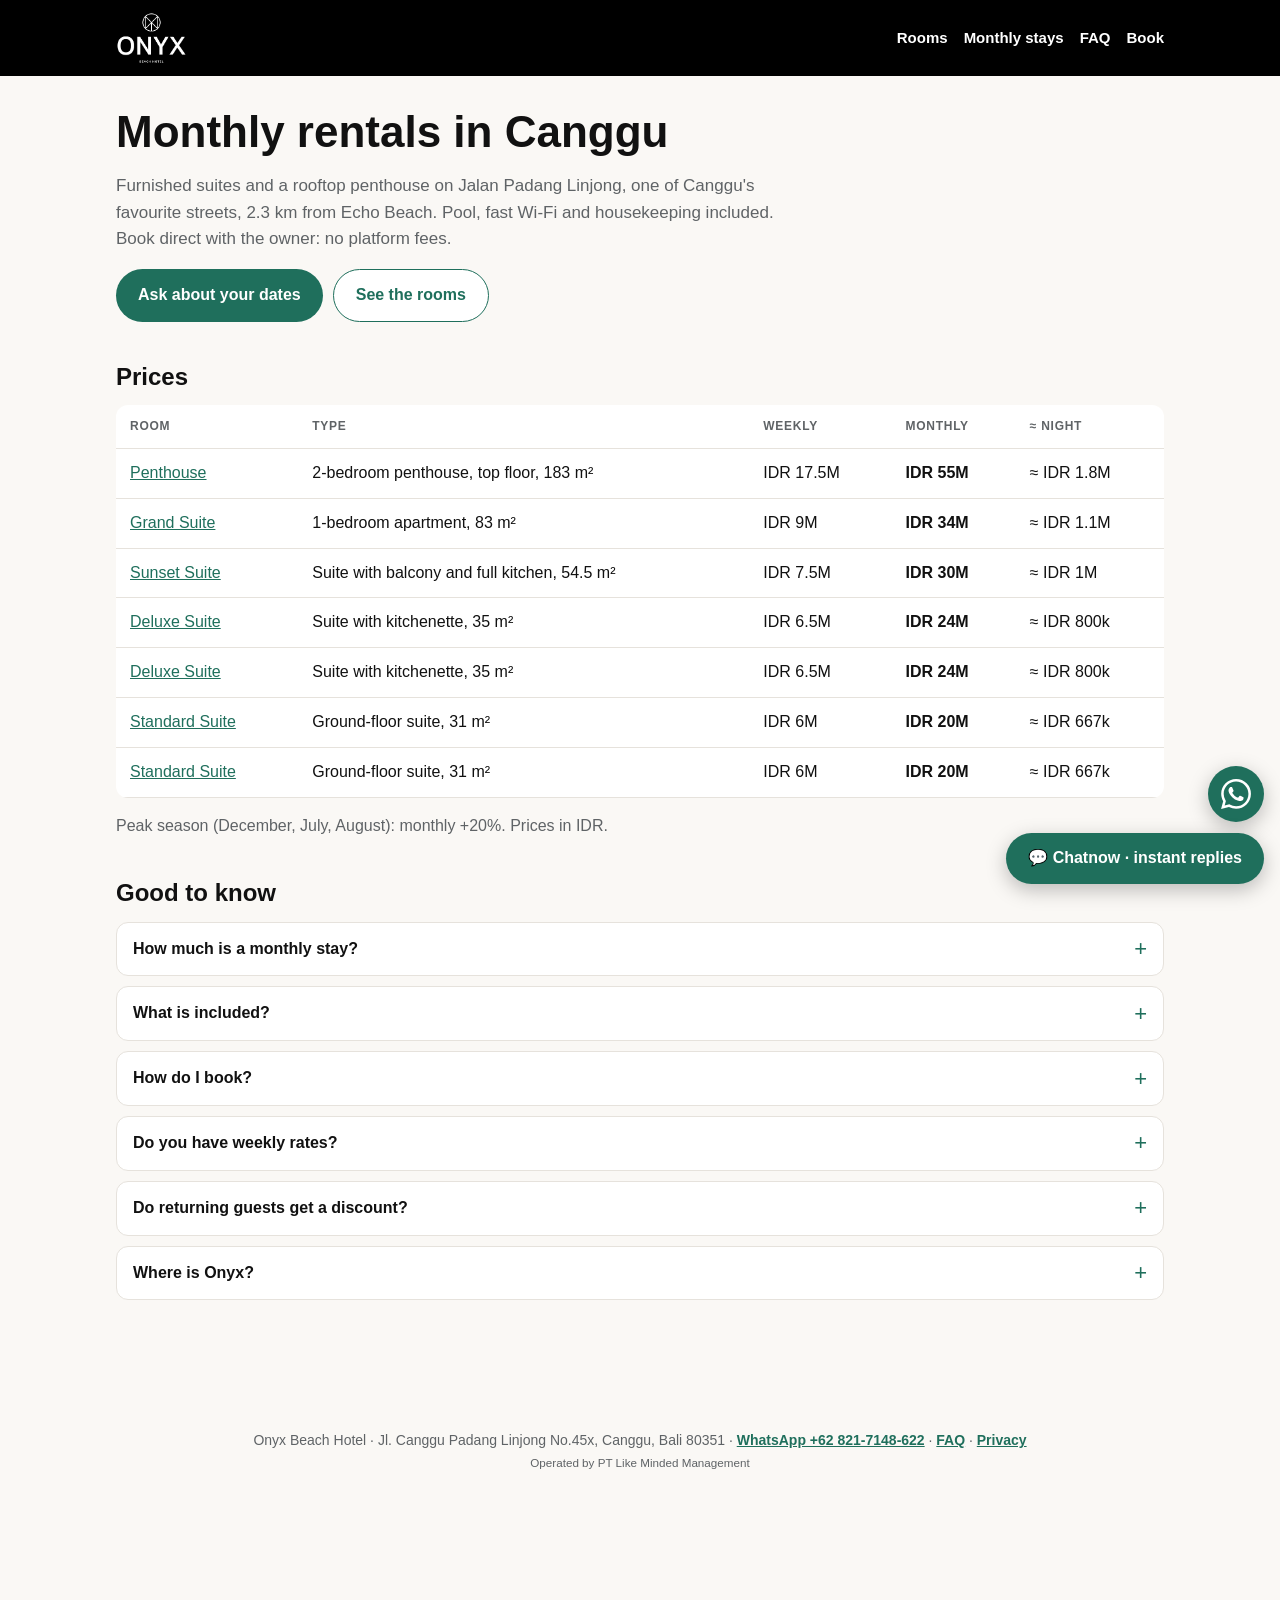
==== commit ac4b9499: "FAQ page (guest questions, FAQPage data), llms.txt summary for AI assistants, richer hotel data on t" ====
--- a/long-stays/index.html
+++ b/long-stays/index.html
@@ -8,11 +8,16 @@
 <link rel="canonical" href="https://onyxbeachhotel.com/long-stays/">
 <link rel="icon" type="image/png" href="/img/favicon-64.png"><link rel="apple-touch-icon" href="/img/apple-touch-icon.png">
 <meta name="theme-color" content="#000000">
+<script async src="https://www.googletagmanager.com/gtag/js?id=G-45E932V824"></script>
+<script>window.dataLayer=window.dataLayer||[];function gtag(){dataLayer.push(arguments)}gtag('js',new Date());gtag('config','G-45E932V824');
+document.addEventListener('click',function(e){var a=e.target.closest&&e.target.closest('a');if(!a)return;var h=a.href||'';
+var ev=/cloudbeds\.com\/.*reservation/.test(h)?'book_now':/wa\.me\//.test(h)?'whatsapp_click':/workers\.dev\/book/.test(h)?'book_page':null;
+if(ev)gtag('event',ev,{link_url:h,page:location.pathname});});</script>
 <link rel="stylesheet" href="/css/site.css">
-<script type="application/ld+json">[{"@context": "https://schema.org", "@type": "FAQPage", "mainEntity": [{"@type": "Question", "name": "How much is a monthly stay?", "acceptedAnswer": {"@type": "Answer", "text": "From IDR 20.000.000 a month for a standard suite, up to IDR 55.000.000 for the two-bedroom Penthouse with a private rooftop jacuzzi. In December, July and August monthly stays are +20%."}}, {"@type": "Question", "name": "What is included?", "acceptedAnswer": {"@type": "Answer", "text": "Furnished suite, Wi-Fi, pool access and housekeeping. Ask us about electricity for monthly stays."}}, {"@type": "Question", "name": "How do I book?", "acceptedAnswer": {"@type": "Answer", "text": "Send a booking request on our Book & Chat page (https://onyx-whatsapp.onyxbeachhotel.workers.dev/book) or message us on WhatsApp with your dates. We confirm availability and hold the room with a 30% deposit."}}, {"@type": "Question", "name": "Do you have weekly rates?", "acceptedAnswer": {"@type": "Answer", "text": "Yes: about 10% less than booking 7 single nights. Prices for every room are in the table above."}}, {"@type": "Question", "name": "Do returning guests get a discount?", "acceptedAnswer": {"@type": "Answer", "text": "Yes, returning guests get 10% off when they book direct with us."}}, {"@type": "Question", "name": "Where is Onyx?", "acceptedAnswer": {"@type": "Answer", "text": "On Jalan Padang Linjong in Canggu, 2.3 km (about 6 minutes) from Echo Beach, Batu Bolong and Canggu Beach, with cafés, restaurants, yoga and spas on the street."}}]}]</script>
+<script type="application/ld+json">[{"@context": "https://schema.org", "@type": "FAQPage", "mainEntity": [{"@type": "Question", "name": "How much is a monthly stay?", "acceptedAnswer": {"@type": "Answer", "text": "From IDR 20.000.000 a month for a standard suite, up to IDR 55.000.000 for the two-bedroom Penthouse with a private rooftop jacuzzi. In December, July and August monthly stays are +20%."}}, {"@type": "Question", "name": "What is included?", "acceptedAnswer": {"@type": "Answer", "text": "Furnished suite, air conditioning, hot water, fast Wi-Fi, pool access and housekeeping every 2 days with fresh linen every week. Electricity is included on monthly stays."}}, {"@type": "Question", "name": "How do I book?", "acceptedAnswer": {"@type": "Answer", "text": "Send a booking request on our Book & Chat page (https://onyx-whatsapp.onyxbeachhotel.workers.dev/book) or message us on WhatsApp with your dates. We confirm availability and hold the room with a 30% deposit."}}, {"@type": "Question", "name": "Do you have weekly rates?", "acceptedAnswer": {"@type": "Answer", "text": "Yes: about 10% less than booking 7 single nights. Prices for every room are in the table above."}}, {"@type": "Question", "name": "Do returning guests get a discount?", "acceptedAnswer": {"@type": "Answer", "text": "Yes, returning guests get 10% off when they book direct with us."}}, {"@type": "Question", "name": "Where is Onyx?", "acceptedAnswer": {"@type": "Answer", "text": "On Jalan Padang Linjong in Canggu, 2.3 km (about 6 minutes) from Echo Beach, Batu Bolong and Canggu Beach, with cafés, restaurants, yoga and spas on the street."}}]}]</script>
 </head><body>
 <header class="top"><div class="in"><a href="/"><img src="/img/onyx-logo-white.png" alt="Onyx Beach Hotel"></a>
-<nav><a href="/#units">Rooms</a><a href="/long-stays/">Monthly stays</a><a href="/#book">Book</a></nav></div></header>
+<nav><a href="/#units">Rooms</a><a href="/long-stays/">Monthly stays</a><a href="/faq/">FAQ</a><a href="/#book">Book</a></nav></div></header>
 <main>
 <h1>Monthly rentals in Canggu</h1>
 <p class="lead">Furnished suites and a rooftop penthouse on Jalan Padang Linjong, one of Canggu's favourite streets, 2.3 km from Echo Beach. Pool, fast Wi-Fi and housekeeping included. Book direct with the owner: no platform fees.</p>
@@ -21,8 +26,8 @@
 <div class="tw"><table><tr><th>Room</th><th class="ty">Type</th><th>Weekly</th><th>Monthly</th><th class="ty">≈ Night</th></tr><tr><td><a href="/rooms/401/">Penthouse</a></td><td class="ty">2-bedroom penthouse, top floor, 183 m²</td><td>IDR 17.5M</td><td><b>IDR 55M</b></td><td class="ty">≈ IDR 1.8M</td></tr><tr><td><a href="/rooms/201/">Grand Suite</a></td><td class="ty">1-bedroom apartment, 83 m²</td><td>IDR 9M</td><td><b>IDR 34M</b></td><td class="ty">≈ IDR 1.1M</td></tr><tr><td><a href="/rooms/203/">Sunset Suite</a></td><td class="ty">Suite with balcony and full kitchen, 54.5 m²</td><td>IDR 7.5M</td><td><b>IDR 30M</b></td><td class="ty">≈ IDR 1M</td></tr><tr><td><a href="/rooms/202/">Deluxe Suite</a></td><td class="ty">Suite with kitchenette, 35 m²</td><td>IDR 6.5M</td><td><b>IDR 24M</b></td><td class="ty">≈ IDR 800k</td></tr><tr><td><a href="/rooms/302/">Deluxe Suite</a></td><td class="ty">Suite with kitchenette, 35 m²</td><td>IDR 6.5M</td><td><b>IDR 24M</b></td><td class="ty">≈ IDR 800k</td></tr><tr><td><a href="/rooms/101/">Standard Suite</a></td><td class="ty">Ground-floor suite, 31 m²</td><td>IDR 6M</td><td><b>IDR 20M</b></td><td class="ty">≈ IDR 667k</td></tr><tr><td><a href="/rooms/102/">Standard Suite</a></td><td class="ty">Ground-floor suite, 31 m²</td><td>IDR 6M</td><td><b>IDR 20M</b></td><td class="ty">≈ IDR 667k</td></tr></table></div>
 <p class="meta">Peak season (December, July, August): monthly +20%. Prices in IDR.</p>
 <h2>Good to know</h2>
-<details><summary>How much is a monthly stay?</summary><p>From IDR 20.000.000 a month for a standard suite, up to IDR 55.000.000 for the two-bedroom Penthouse with a private rooftop jacuzzi. In December, July and August monthly stays are +20%.</p></details><details><summary>What is included?</summary><p>Furnished suite, Wi-Fi, pool access and housekeeping. Ask us about electricity for monthly stays.</p></details><details><summary>How do I book?</summary><p>Send a booking request on our Book &amp; Chat page (https://onyx-whatsapp.onyxbeachhotel.workers.dev/book) or message us on WhatsApp with your dates. We confirm availability and hold the room with a 30% deposit.</p></details><details><summary>Do you have weekly rates?</summary><p>Yes: about 10% less than booking 7 single nights. Prices for every room are in the table above.</p></details><details><summary>Do returning guests get a discount?</summary><p>Yes, returning guests get 10% off when they book direct with us.</p></details><details><summary>Where is Onyx?</summary><p>On Jalan Padang Linjong in Canggu, 2.3 km (about 6 minutes) from Echo Beach, Batu Bolong and Canggu Beach, with cafés, restaurants, yoga and spas on the street.</p></details>
-</main><footer>Onyx Beach Hotel · Jl. Canggu Padang Linjong No.45x, Canggu, Bali 80351 · <a href="https://wa.me/628217148622?text=Hi%20Onyx">WhatsApp +62 821-7148-622</a> · <a href="/privacy/">Privacy</a><br><small>Operated by PT Like Minded Management</small></footer>
+<details><summary>How much is a monthly stay?</summary><p>From IDR 20.000.000 a month for a standard suite, up to IDR 55.000.000 for the two-bedroom Penthouse with a private rooftop jacuzzi. In December, July and August monthly stays are +20%.</p></details><details><summary>What is included?</summary><p>Furnished suite, air conditioning, hot water, fast Wi-Fi, pool access and housekeeping every 2 days with fresh linen every week. Electricity is included on monthly stays.</p></details><details><summary>How do I book?</summary><p>Send a booking request on our Book &amp; Chat page (https://onyx-whatsapp.onyxbeachhotel.workers.dev/book) or message us on WhatsApp with your dates. We confirm availability and hold the room with a 30% deposit.</p></details><details><summary>Do you have weekly rates?</summary><p>Yes: about 10% less than booking 7 single nights. Prices for every room are in the table above.</p></details><details><summary>Do returning guests get a discount?</summary><p>Yes, returning guests get 10% off when they book direct with us.</p></details><details><summary>Where is Onyx?</summary><p>On Jalan Padang Linjong in Canggu, 2.3 km (about 6 minutes) from Echo Beach, Batu Bolong and Canggu Beach, with cafés, restaurants, yoga and spas on the street.</p></details>
+</main><footer>Onyx Beach Hotel · Jl. Canggu Padang Linjong No.45x, Canggu, Bali 80351 · <a href="https://wa.me/628217148622?text=Hi%20Onyx">WhatsApp +62 821-7148-622</a> · <a href="/faq/">FAQ</a> · <a href="/privacy/">Privacy</a><br><small>Operated by PT Like Minded Management</small></footer>
 <a class="wafab" href="https://wa.me/628217148622?text=Hi%20Onyx" aria-label="WhatsApp us"><svg viewBox="0 0 24 24" width="22" height="22" aria-hidden="true" fill="currentColor"><path d="M17.472 14.382c-.297-.149-1.758-.867-2.03-.967-.273-.099-.471-.148-.67.15-.197.297-.767.966-.94 1.164-.173.199-.347.223-.644.075-.297-.15-1.255-.463-2.39-1.475-.883-.788-1.48-1.761-1.653-2.059-.173-.297-.018-.458.13-.606.134-.133.298-.347.446-.52.149-.174.198-.298.298-.497.099-.198.05-.371-.025-.52-.075-.149-.669-1.612-.916-2.207-.242-.579-.487-.5-.669-.51-.173-.008-.371-.01-.57-.01-.198 0-.52.074-.792.372-.272.297-1.04 1.016-1.04 2.479 0 1.462 1.065 2.875 1.213 3.074.149.198 2.096 3.2 5.077 4.487.709.306 1.262.489 1.694.625.712.227 1.36.195 1.871.118.571-.085 1.758-.719 2.006-1.413.248-.694.248-1.289.173-1.413-.074-.124-.272-.198-.57-.347m-5.421 7.403h-.004a9.87 9.87 0 01-5.031-1.378l-.361-.214-3.741.982.998-3.648-.235-.374a9.86 9.86 0 01-1.51-5.26c.001-5.45 4.436-9.884 9.888-9.884 2.64 0 5.122 1.03 6.988 2.898a9.825 9.825 0 012.893 6.994c-.003 5.45-4.437 9.884-9.885 9.884m8.413-18.297A11.815 11.815 0 0012.05 0C5.495 0 .16 5.335.157 11.892c0 2.096.547 4.142 1.588 5.945L.057 24l6.305-1.654a11.882 11.882 0 005.683 1.448h.005c6.554 0 11.89-5.335 11.893-11.893a11.821 11.821 0 00-3.48-8.413z"/></svg></a>
 <a class="btn float" href="https://onyx-whatsapp.onyxbeachhotel.workers.dev/book?chat=1" aria-label="Chat with us: instant replies, 24/7">💬 Chat<span class="fl-x"> now · instant replies</span></a>
 </body></html>
